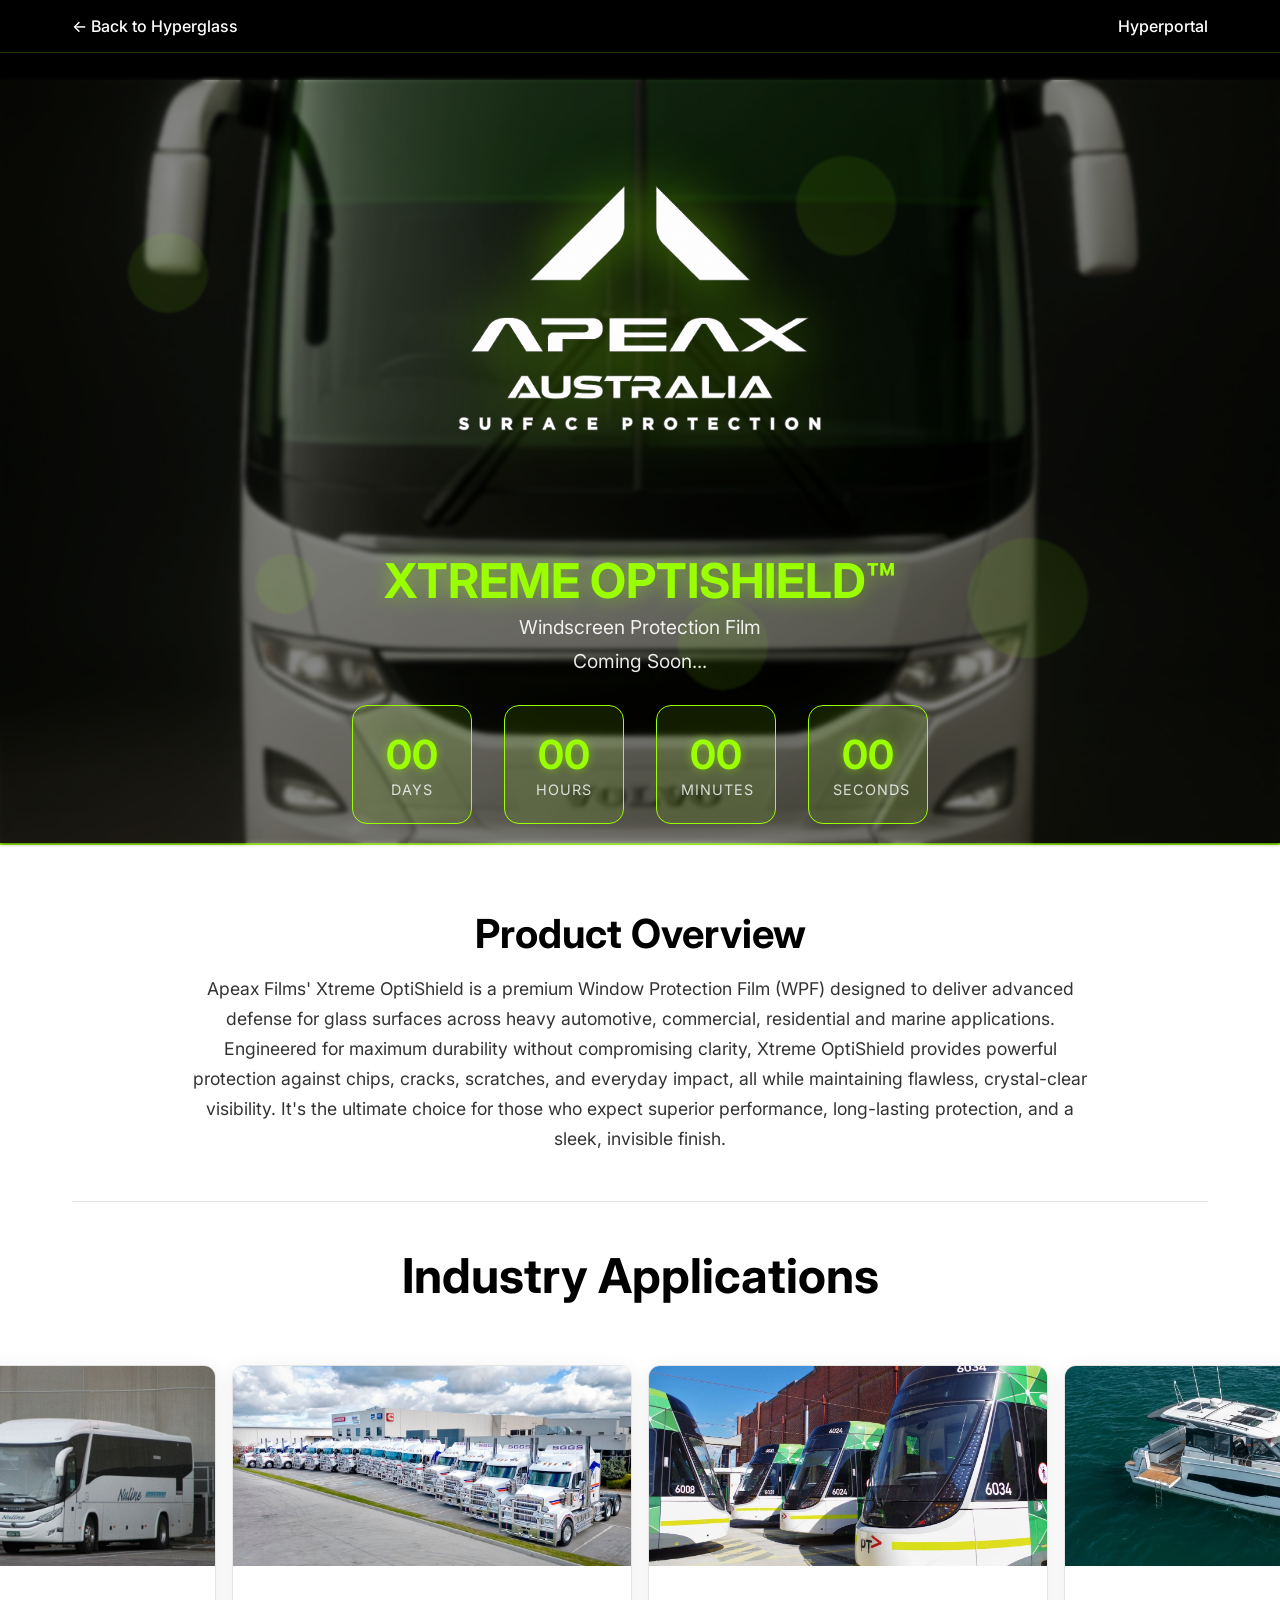
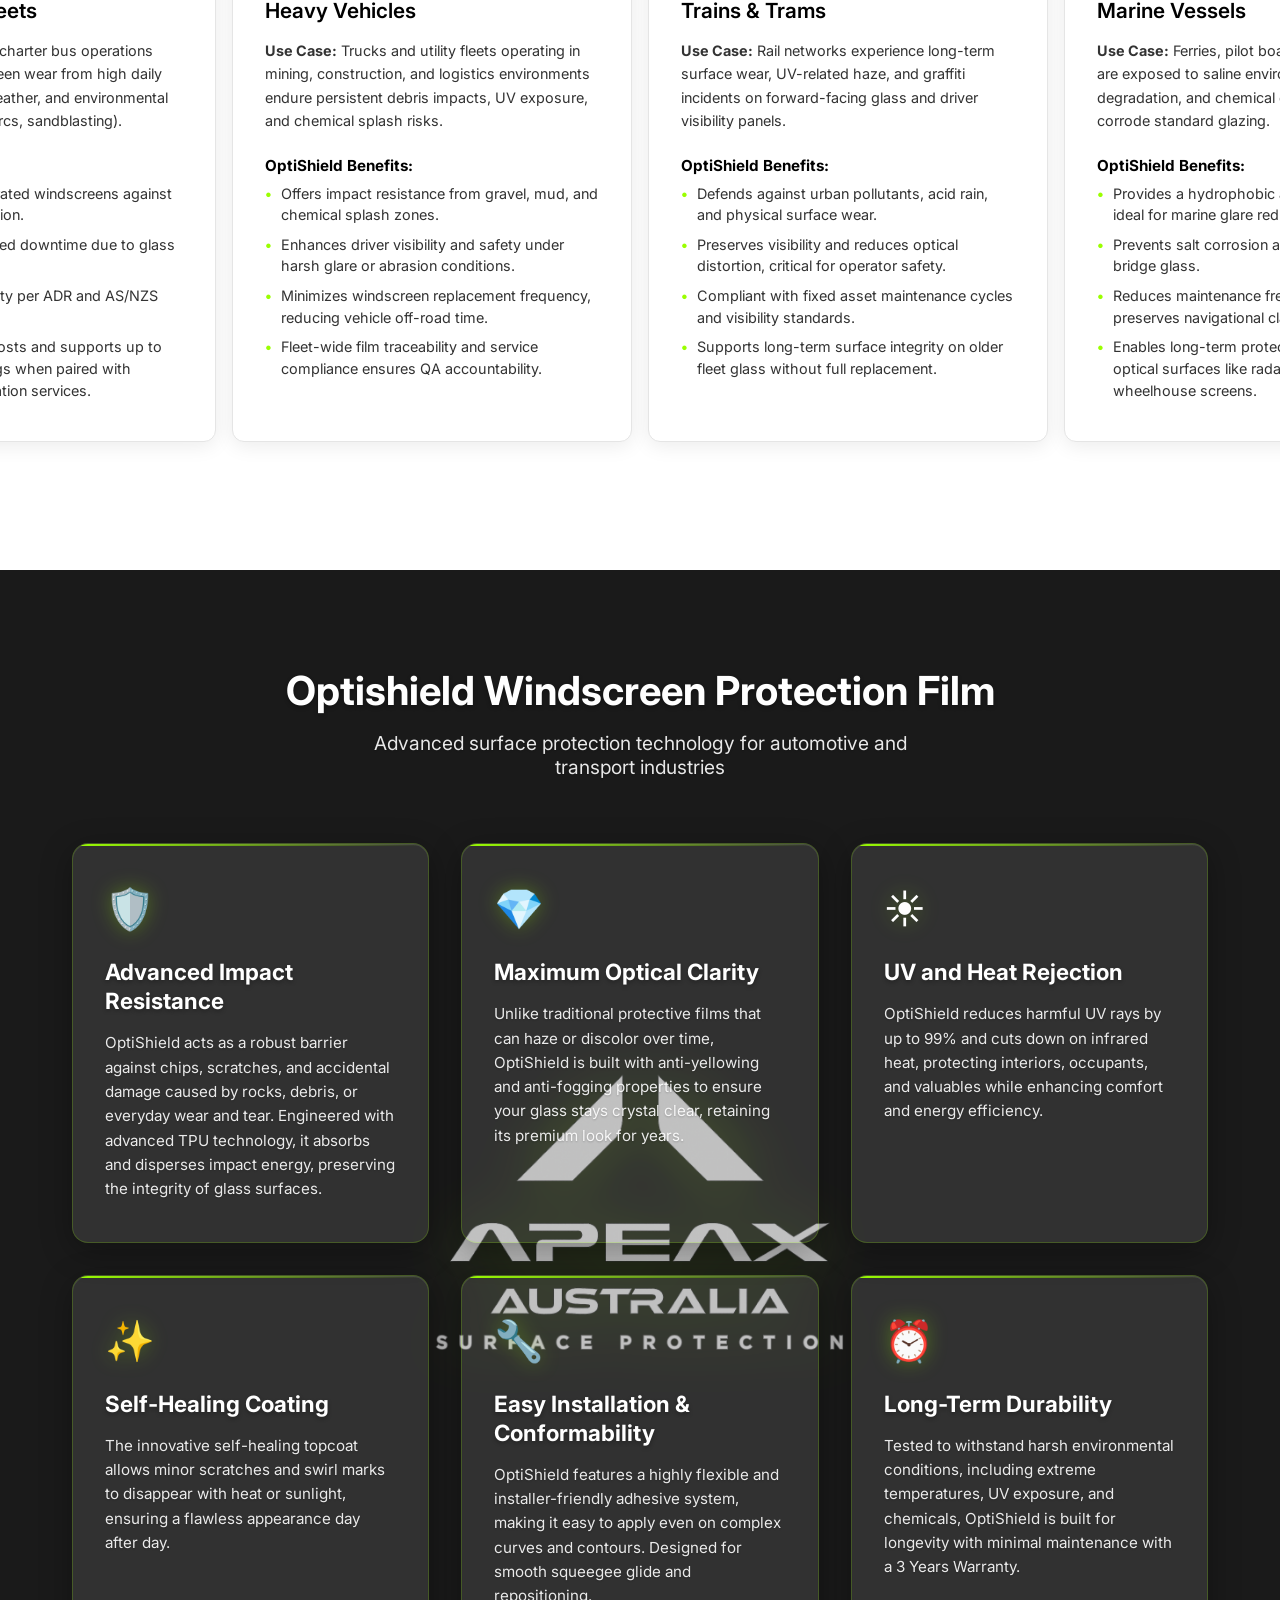
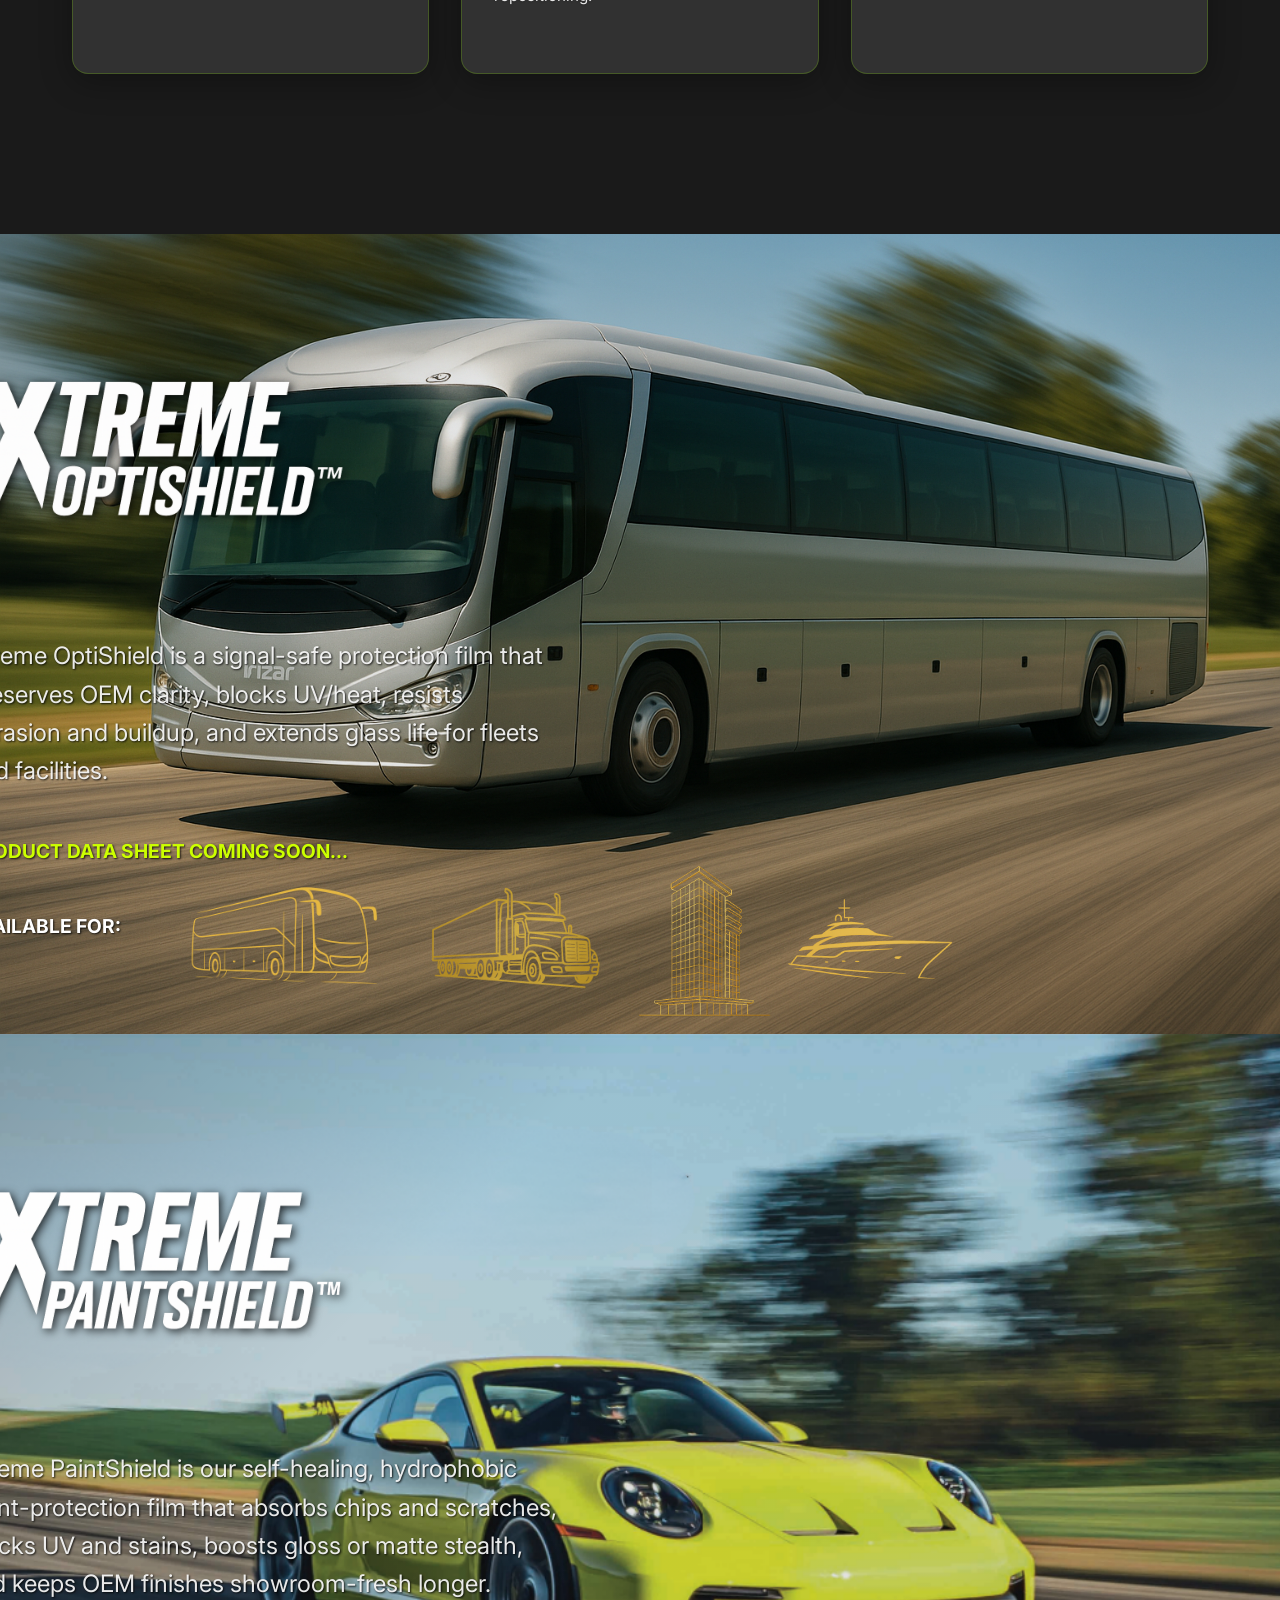
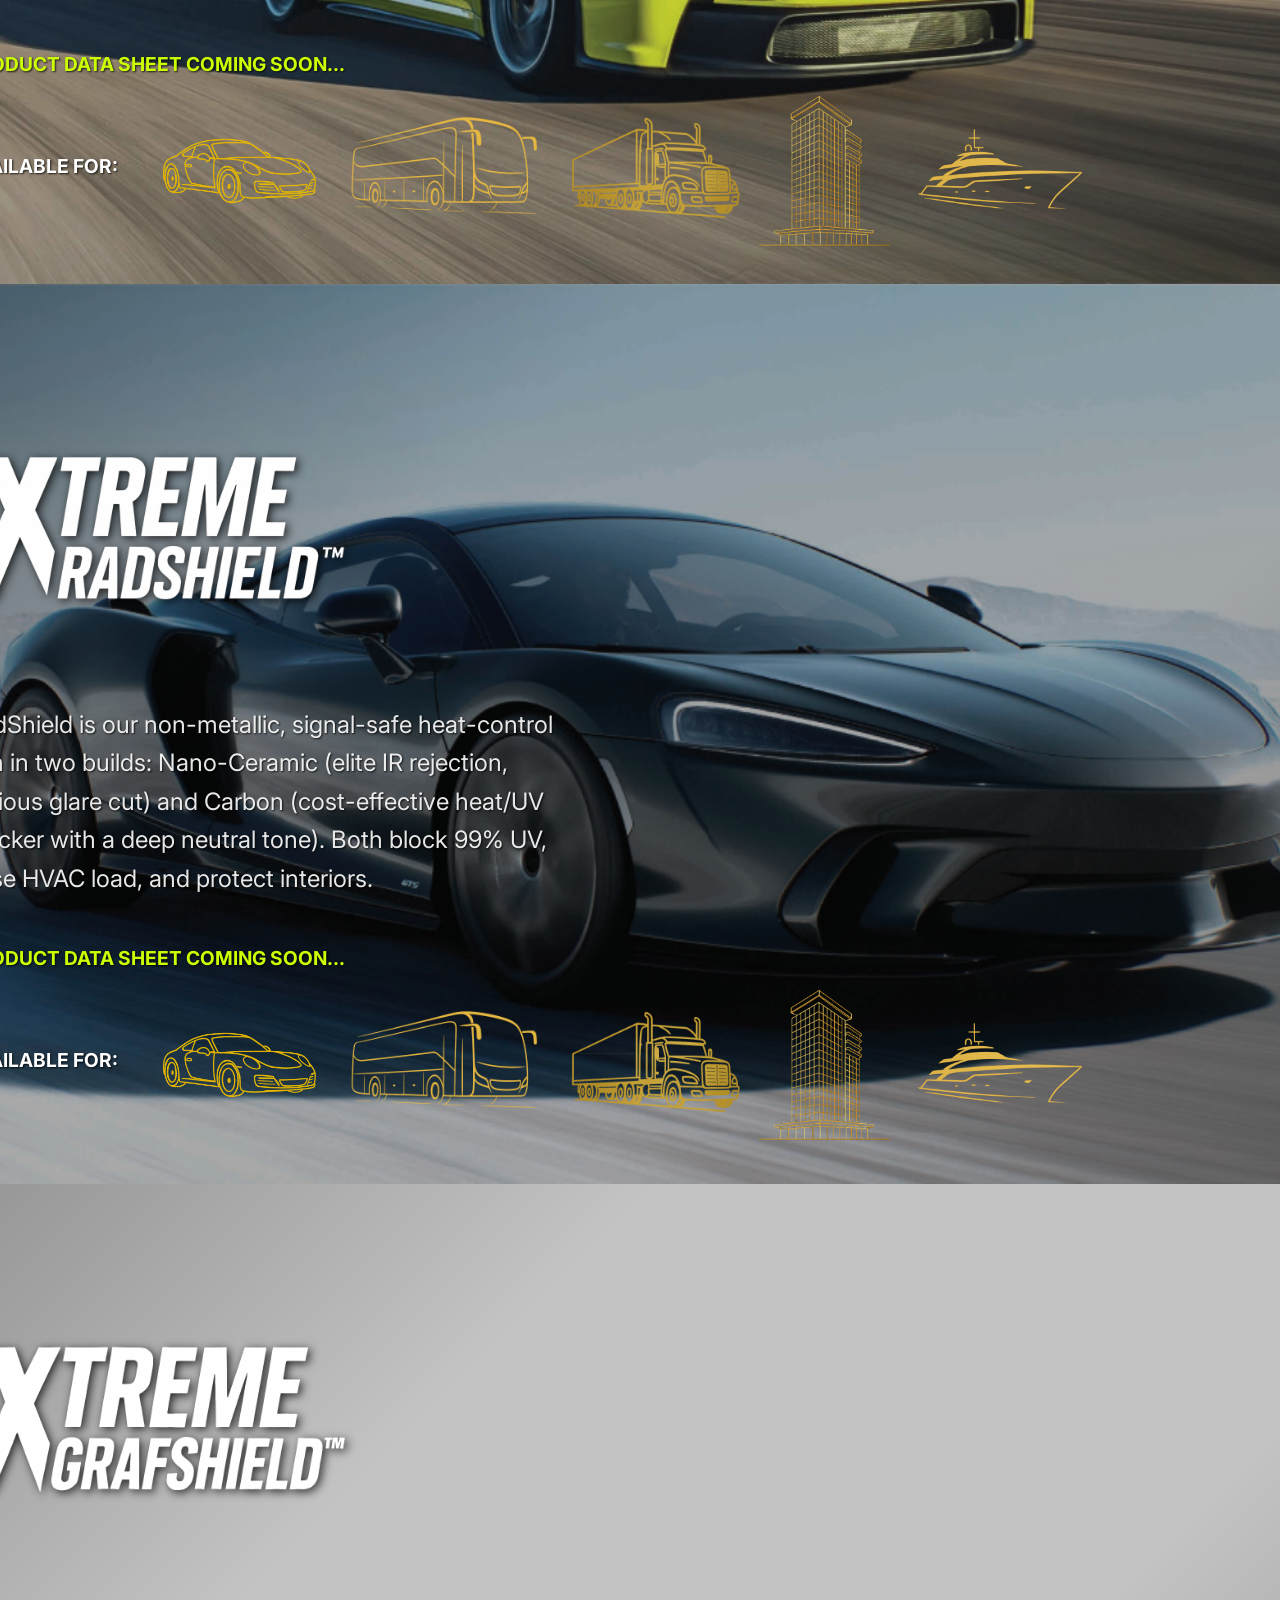
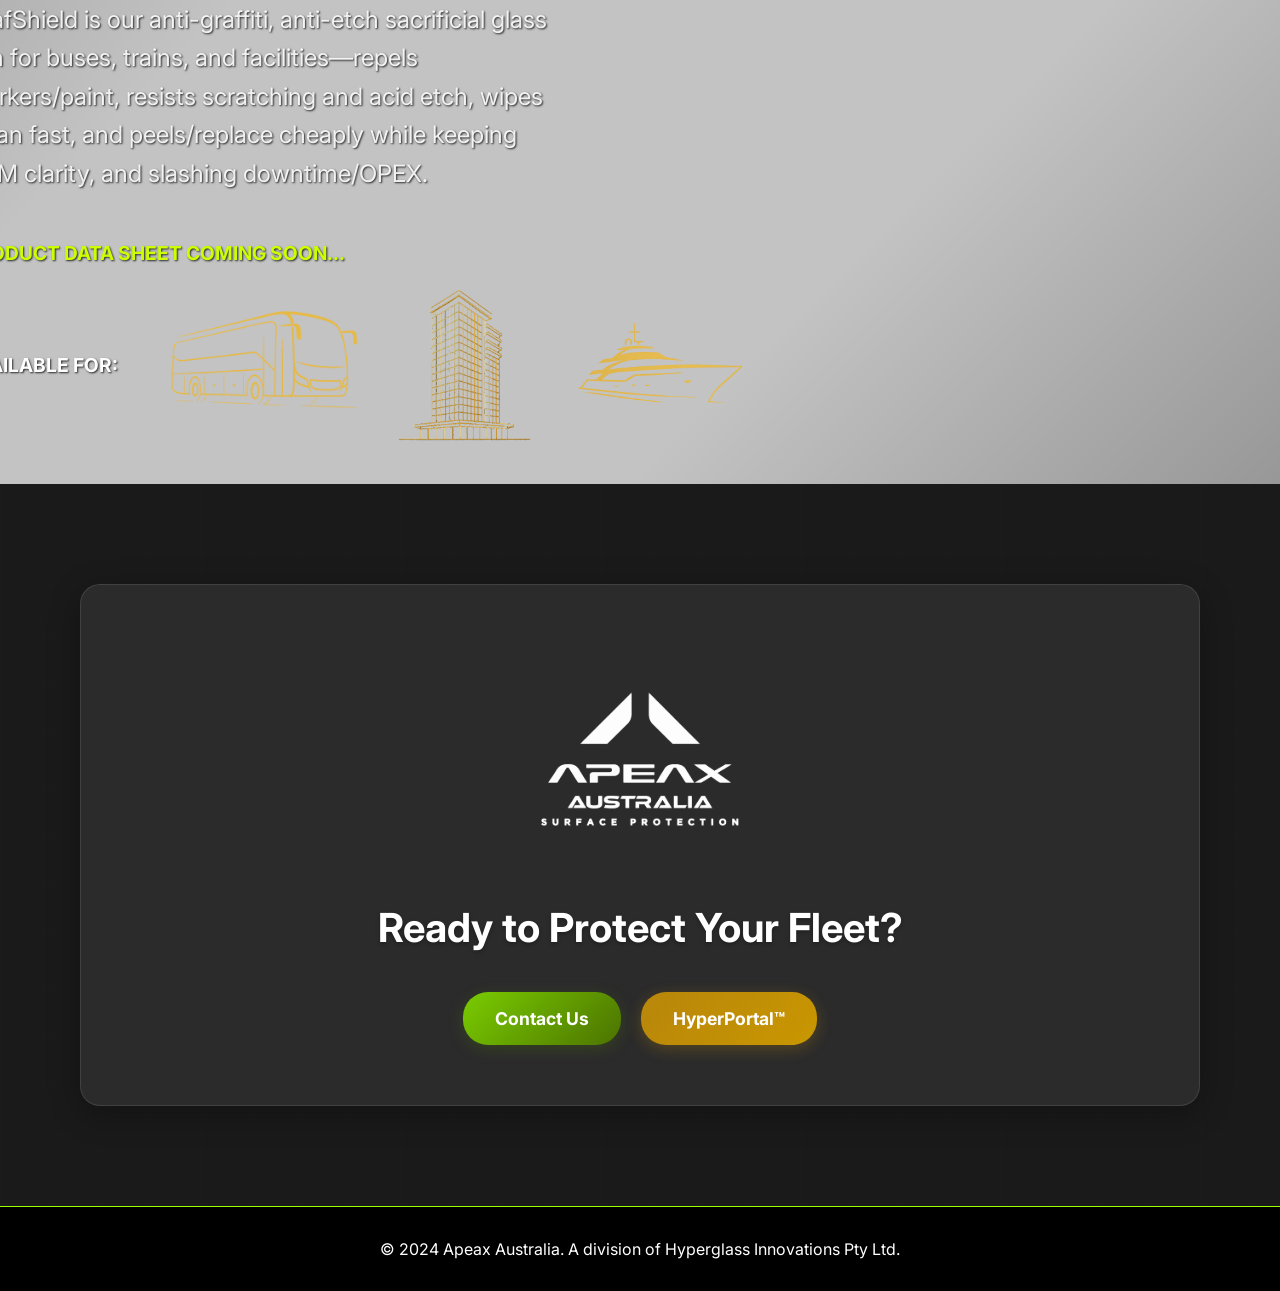
==== public/apeax/index.html @ e581ded8 "Initial Commit" ====
<!DOCTYPE html>
<html lang="en">
<head>
    <meta charset="UTF-8">
    <meta name="viewport" content="width=device-width, initial-scale=1.0">
    <title>Apeax Australia - Coming Soon</title>
    <link rel="stylesheet" href="styles/apeax.css">
    <link href="https://fonts.googleapis.com/css2?family=Inter:wght@300;400;500;600;700&display=swap" rel="stylesheet">
</head>
<body>
    <!-- Navigation -->
    <nav class="apeax-nav">
        <div class="nav-container">
            <div class="nav-left">
                <a href="../index.html" class="back-link">← Back to Hyperglass</a>
            </div>
            <div class="nav-center">
            </div>
            <div class="nav-right">
                <a href="https://hyperportal.online" target="_blank" class="portal-link">Hyperportal</a>
            </div>
        </div>
    </nav>

    <!-- Hero Section - Takes up 75% of screen -->
    <section class="hero-section" style="background: url('images/B13 Volvo Optishield no logo.png') center center / cover no-repeat; min-height: 600px; position: relative;">
        <div class="hero-background" style="background: rgba(0,0,0,0.25); width: 100%; height: 100%; position: absolute; top: 0; left: 0; z-index: 1;">
            <div class="floating-shapes" style="position: relative; z-index: 2;">
                <div class="shape shape-1"></div>
                <div class="shape shape-2"></div>
                <div class="shape shape-3"></div>
                <div class="shape shape-4"></div>
                <div class="shape shape-5"></div>
            </div>
        </div>
        
        <div class="hero-content">
            <!-- Logo Section -->
            <div class="logo-section">
                <div class="logo-container">
                    <img src="images/apeax-logo.png" alt="Apeax Australia Surface Protection" class="apeax-logo-img">
                </div>
            </div>

            <!-- Coming Soon Section -->
            <div class="coming-soon-section">
                <h2 class="coming-soon-title" style="margin-bottom: 5px;">XTREME OPTISHIELD™</h2>
                <p class="coming-soon-subtitle" style="margin-bottom: 10px;">Windscreen Protection Film</p>
                <p class="coming-soon-subtitle">Coming Soon...</p>
                
                <!-- Countdown Timer -->
                <div class="countdown-container">
                    <div class="countdown-item">
                        <span class="countdown-number" id="days">00</span>
                        <span class="countdown-label">Days</span>
                    </div>
                    <div class="countdown-item">
                        <span class="countdown-number" id="hours">00</span>
                        <span class="countdown-label">Hours</span>
                    </div>
                    <div class="countdown-item">
                        <span class="countdown-number" id="minutes">00</span>
                        <span class="countdown-label">Minutes</span>
                    </div>
                    <div class="countdown-item">
                        <span class="countdown-number" id="seconds">00</span>
                        <span class="countdown-label">Seconds</span>
                    </div>
                </div>
            </div>
        </div>
    </section>

    <!-- Content Section - Bottom 10% and scrollable -->
    <section class="content-section">
        <div class="content-wrapper">
            <!-- Product Overview Section -->
            <div class="product-overview-section">
                <h2 class="section-title">Product Overview</h2>
                <p class="overview-description">Apeax Films' Xtreme OptiShield is a premium Window Protection Film (WPF) designed to deliver advanced defense for glass surfaces across heavy automotive, commercial, residential and marine applications. Engineered for maximum durability without compromising clarity, Xtreme OptiShield provides powerful protection against chips, cracks, scratches, and everyday impact, all while maintaining flawless, crystal-clear visibility. It's the ultimate choice for those who expect superior performance, long-lasting protection, and a sleek, invisible finish.</p>
            </div>

            <!-- Industry Applications -->
            <div class="industry-section" style="margin-top: -20px;">
                <h3 class="industry-title" style="font-size: 3em; margin-bottom: 60px;">Industry Applications</h3>
                <div class="industry-grid">
                    <div class="industry-item">
                        <div class="industry-image">
                            <img src="images/bus-coach-fleet.jpg" alt="Bus & Coach Fleets">
                        </div>
                        <div class="industry-content">
                            <h4 class="industry-name">Bus & Coach Fleets</h4>
                            <div class="use-case">
                                <p><strong>Use Case:</strong> Public and charter bus operations face frequent windscreen wear from high daily kilometers, variable weather, and environmental abrasion (e.g., wiper arcs, sandblasting).</p>
                            </div>
                            <div class="benefits">
                                <p><strong>OptiShield Benefits:</strong></p>
                                <ul>
                                    <li>Shields ADAS-calibrated windscreens against premature degradation.</li>
                                    <li>Reduces unscheduled downtime due to glass damage.</li>
                                    <li>Ensures optical clarity per ADR and AS/NZS standards.</li>
                                    <li>Cuts replacement costs and supports up to 60% lifecycle savings when paired with HyperGlass remediation services.</li>
                                </ul>
                            </div>
                        </div>
                    </div>
                    <div class="industry-item">
                        <div class="industry-image">
                            <img src="images/heavy-vehicles.jpeg" alt="Heavy Vehicles">
                        </div>
                        <div class="industry-content">
                            <h4 class="industry-name">Heavy Vehicles</h4>
                            <div class="use-case">
                                <p><strong>Use Case:</strong> Trucks and utility fleets operating in mining, construction, and logistics environments endure persistent debris impacts, UV exposure, and chemical splash risks.</p>
                            </div>
                            <div class="benefits">
                                <p><strong>OptiShield Benefits:</strong></p>
                                <ul>
                                    <li>Offers impact resistance from gravel, mud, and chemical splash zones.</li>
                                    <li>Enhances driver visibility and safety under harsh glare or abrasion conditions.</li>
                                    <li>Minimizes windscreen replacement frequency, reducing vehicle off-road time.</li>
                                    <li>Fleet-wide film traceability and service compliance ensures QA accountability.</li>
                                </ul>
                            </div>
                        </div>
                    </div>
                    <div class="industry-item">
                        <div class="industry-image">
                            <img src="images/trains-trams.jpg" alt="Trains & Trams">
                        </div>
                        <div class="industry-content">
                            <h4 class="industry-name">Trains & Trams</h4>
                            <div class="use-case">
                                <p><strong>Use Case:</strong> Rail networks experience long-term surface wear, UV-related haze, and graffiti incidents on forward-facing glass and driver visibility panels.</p>
                            </div>
                            <div class="benefits">
                                <p><strong>OptiShield Benefits:</strong></p>
                                <ul>
                                    <li>Defends against urban pollutants, acid rain, and physical surface wear.</li>
                                    <li>Preserves visibility and reduces optical distortion, critical for operator safety.</li>
                                    <li>Compliant with fixed asset maintenance cycles and visibility standards.</li>
                                    <li>Supports long-term surface integrity on older fleet glass without full replacement.</li>
                                </ul>
                            </div>
                        </div>
                    </div>
                    <div class="industry-item">
                        <div class="industry-image">
                            <img src="images/marine.png" alt="Marine Vessels">
                        </div>
                        <div class="industry-content">
                            <h4 class="industry-name">Marine Vessels</h4>
                            <div class="use-case">
                                <p><strong>Use Case:</strong> Ferries, pilot boats, and patrol craft are exposed to saline environments, UV degradation, and chemical cleaning cycles that corrode standard glazing.</p>
                            </div>
                            <div class="benefits">
                                <p><strong>OptiShield Benefits:</strong></p>
                                <ul>
                                    <li>Provides a hydrophobic and UV-resistant layer ideal for marine glare reduction.</li>
                                    <li>Prevents salt corrosion and microetching of bridge glass.</li>
                                    <li>Reduces maintenance frequency and preserves navigational clarity.</li>
                                    <li>Enables long-term protection of specialty optical surfaces like radar domes and wheelhouse screens.</li>
                                </ul>
                            </div>
                        </div>
                    </div>
                </div>
            </div>
        </div>
    </section>

    <!-- Features Section with Glassmorphism Background -->
    <section class="features-section">
        <div class="content-wrapper">
            <!-- Product Focus Header -->
            <div class="features-header">
                <h2 class="features-title">Optishield Windscreen Protection Film</h2>
                <p class="features-subtitle">Advanced surface protection technology for automotive and transport industries</p>
            </div>

            <div class="features-preview">
                <div class="feature-card">
                    <div class="feature-icon">🛡️</div>
                    <h3>Advanced Impact Resistance</h3>
                    <p>OptiShield acts as a robust barrier against chips, scratches, and accidental damage caused by rocks, debris, or everyday wear and tear. Engineered with advanced TPU technology, it absorbs and disperses impact energy, preserving the integrity of glass surfaces.</p>
                </div>
                <div class="feature-card">
                    <div class="feature-icon">💎</div>
                    <h3>Maximum Optical Clarity</h3>
                    <p>Unlike traditional protective films that can haze or discolor over time, OptiShield is built with anti-yellowing and anti-fogging properties to ensure your glass stays crystal clear, retaining its premium look for years.</p>
                </div>
                <div class="feature-card">
                    <div class="feature-icon">☀️</div>
                    <h3>UV and Heat Rejection</h3>
                    <p>OptiShield reduces harmful UV rays by up to 99% and cuts down on infrared heat, protecting interiors, occupants, and valuables while enhancing comfort and energy efficiency.</p>
                </div>
                <div class="feature-card">
                    <div class="feature-icon">✨</div>
                    <h3>Self-Healing Coating</h3>
                    <p>The innovative self-healing topcoat allows minor scratches and swirl marks to disappear with heat or sunlight, ensuring a flawless appearance day after day.</p>
                </div>
                <div class="feature-card">
                    <div class="feature-icon">🔧</div>
                    <h3>Easy Installation & Conformability</h3>
                    <p>OptiShield features a highly flexible and installer-friendly adhesive system, making it easy to apply even on complex curves and contours. Designed for smooth squeegee glide and repositioning.</p>
                </div>
                <div class="feature-card">
                    <div class="feature-icon">⏰</div>
                    <h3>Long-Term Durability</h3>
                    <p>Tested to withstand harsh environmental conditions, including extreme temperatures, UV exposure, and chemicals, OptiShield is built for longevity with minimal maintenance with a 3 Years Warranty.</p>
                </div>
            </div>
        </div>
    </section>

    <!-- Remaining Content Section -->
    <section class="content-section" style="padding: 0; margin: 0;">
        <!-- Product Line Hero Banner Section - OUTSIDE wrapper for full width -->
        <section style="position: relative; height: 800px; background-color: #000; background-image: url('images/busrollingoptishield.png'); background-size: cover; background-position: center 30%; background-attachment: scroll; background-repeat: no-repeat; display: flex; align-items: center; justify-content: center; overflow: hidden; width: 100vw; margin-left: calc(-50vw + 50%);">
            
            <!-- Light vignette overlay -->
            <div style="position: absolute; top: 0; left: 0; right: 0; bottom: 0; background: linear-gradient(135deg, rgba(0,0,0,0.3) 0%, rgba(0,0,0,0.1) 30%, rgba(0,0,0,0.1) 70%, rgba(0,0,0,0.3) 100%); z-index: 1;"></div>

            <!-- Content container -->
            <div style="position: relative; z-index: 2; text-align: left; color: white; max-width: 1200px; padding: 0; width: 100%; display: flex; align-items: center; justify-content: flex-start;">
                <div style="max-width: 600px; margin-left: -80px; padding-left: 8px;">
                    <div style="margin-bottom: 20px; overflow: hidden;">
                        <img src="images/xtremeoptishield_white_transparent.png" alt="XTREME OPTISHIELD" style="height: 350px; width: auto; display: block; filter: drop-shadow(2px 2px 4px rgba(0,0,0,0.8)); object-fit: contain; margin: -30px; padding: 0; transform: scale(1.2); transform-origin: left center;">
                    </div>
                    <p style="font-size: 1.5rem; line-height: 1.6; margin-bottom: 30px; text-shadow: 1px 1px 2px rgba(0,0,0,0.8); color: rgba(255,255,255,0.9);">
                        Xtreme OptiShield is a signal-safe protection film that preserves OEM clarity, blocks UV/heat, resists abrasion and buildup, and extends glass life for fleets and facilities.
                    </p>
                    <div style="margin-bottom: 40px;">
                        <span style="font-weight: bold; color: #CCFF00; font-size: 1.2rem; text-shadow: 1px 1px 2px rgba(0,0,0,0.8); display: inline-block; padding: 18px 0;">PRODUCT DATA SHEET COMING SOON...</span>
                    </div>
                    <!-- Available For section -->
                    <div style="margin-top: 60px; display: flex; align-items: center; gap: 40px; position: relative;">
                        <span style="font-size: 1.2rem; font-weight: bold; color: white; text-shadow: 1px 1px 2px rgba(0,0,0,0.8); min-width: 180px; margin-top: -30px; display: inline-block;">AVAILABLE FOR:</span>
                        <span style="position: relative; width: 0; height: 0;">
                            <img src="images/Coach bus_gold_transparent.png" alt="Coach Bus Gold" style="height: 13.5em; position: absolute; left: -10px; top: 50%; transform: translateY(-50%);">
                            <img src="images/Golden Truck Icon.png" alt="Golden Truck Icon" style="height: calc(7em + 90px); width: auto; position: absolute; left: 230px; top: 50%; transform: translateY(-50%);">
                            <img src="images/Highrise_transparent_RGBA_cropped.png" alt="Highrise Golden Logo" style="height: calc(7em + 40px); width: auto; position: absolute; left: 450px; top: 50%; transform: translateY(-50%);">
                            <img src="images/Gold Boat Icon.png" alt="Gold Boat Icon" style="height: 10.5em; width: auto; position: absolute; left: 560px; top: 50%; transform: translateY(-50%);">
                        </span>
                    </div>
                </div>
            </div>

            <style>
            button:hover {
                background: rgba(204, 255, 0, 0.1);
                box-shadow: 0 4px 15px rgba(204, 255, 0, 0.3);
                transform: translateY(-2px);
            }
            </style>
            </div>
        </section>

        <!-- Product Line Hero Banner Section - PaintShield -->
    <section style="position: relative; height: 850px; background-image: url('images/porschepaintshield.png'); background-size: cover; background-position: center; background-attachment: scroll; background-repeat: no-repeat; display: flex; align-items: center; justify-content: center; overflow: visible; width: 100vw; margin-left: calc(-50vw + 50%); padding-left: 10px;">
            
            <!-- Light vignette overlay -->
            <div style="position: absolute; top: 0; left: 0; right: 0; bottom: 0; background: linear-gradient(135deg, rgba(0,0,0,0.3) 0%, rgba(0,0,0,0.1) 30%, rgba(0,0,0,0.1) 70%, rgba(0,0,0,0.3) 100%); z-index: 1;"></div>
            
            <!-- Content container -->
            <div style="position: relative; z-index: 2; text-align: left; color: white; max-width: 1200px; padding: 0; width: 100%; display: flex; align-items: center; justify-content: flex-start;">
                <div style="max-width: 600px; margin-left: -80px;">
                    <div style="margin-bottom: 20px; overflow: visible; padding-left: 4px;">
                        <img src="images/xtremepaintshield_white_transparent.png" alt="XTREME PAINTSHIELD" style="height: 350px; width: auto; display: block; filter: drop-shadow(2px 2px 4px rgba(0,0,0,0.8)); object-fit: contain; margin: -30px; padding: 0; transform: scale(1.2); transform-origin: left center;">
                    </div>
                    <p style="font-size: 1.5rem; line-height: 1.6; margin-bottom: 30px; text-shadow: 1px 1px 2px rgba(0,0,0,0.8); color: rgba(255,255,255,0.9);">
                        Xtreme PaintShield is our self-healing, hydrophobic paint-protection film that absorbs chips and scratches, blocks UV and stains, boosts gloss or matte stealth, and keeps OEM finishes showroom-fresh longer.
                    </p>
                    
                    <!-- See More button -->
                    <div style="margin-bottom: 40px;">
                        <span style="font-weight: bold; color: #CCFF00; font-size: 1.2rem; text-shadow: 1px 1px 2px rgba(0,0,0,0.8); display: inline-block; padding: 18px 0;">PRODUCT DATA SHEET COMING SOON...</span>
                    </div>
                    
                    <!-- Available For section -->
                    <div style="margin-top: 70px; display: flex; align-items: center; gap: 40px;">
                        <span style="font-size: 1.2rem; font-weight: bold; color: white; text-shadow: 1px 1px 2px rgba(0,0,0,0.8); margin-top: -10px; display: inline-block;">AVAILABLE FOR:</span>
                        <span style="position: relative; width: 0; height: 0;">
                            <img src="images/porsche gold icon.png" alt="Gold Porsche Icon" style="height: 8.5em; width: auto; position: absolute; left: -20px; top: 50%; transform: translateY(-50%); filter: brightness(0.9);">
                            <img src="images/Coach bus_gold_transparent.png" alt="Coach Bus Gold" style="height: 13.5em; position: absolute; left: 180px; top: 50%; transform: translateY(-50%);">
                            <img src="images/Golden Truck Icon.png" alt="Golden Truck Icon" style="height: calc(7em + 90px); width: auto; position: absolute; left: 400px; top: 50%; transform: translateY(-50%);">
                            <img src="images/Highrise_transparent_RGBA_cropped.png" alt="Highrise Golden Logo" style="height: calc(7em + 40px); width: auto; position: absolute; left: 600px; top: 50%; transform: translateY(-50%);">
                            <img src="images/Gold Boat Icon.png" alt="Gold Boat Icon" style="height: 10.5em; width: auto; position: absolute; left: 720px; top: 50%; transform: translateY(-50%);">
                        </span>
                    </div>
                </div>
            </div>
                
                <style>
                button:hover {
                    background: rgba(204, 255, 0, 0.1);
                    box-shadow: 0 4px 15px rgba(204, 255, 0, 0.3);
                    transform: translateY(-2px);
                }
                </style>
            </div>
        </section>

        <!-- Product Line Hero Banner Section - RadShield -->
    <section style="position: relative; height: 900px; background-image: url('../images/675apeaxwindowtintimage.png'); background-size: cover; background-position: center; background-attachment: scroll; background-repeat: no-repeat; display: flex; align-items: center; justify-content: center; overflow: visible; width: 100vw; margin-left: calc(-50vw + 50%); padding-left: 10px;">
            <div style="position: absolute; top: 0; left: 0; right: 0; bottom: 0; z-index: 0; pointer-events: none; background: rgba(0,0,0,0.22);"></div>
            
            <!-- Light vignette overlay -->
            <div style="position: absolute; top: 0; left: 0; right: 0; bottom: 0; background: linear-gradient(135deg, rgba(0,0,0,0.36) 0%, rgba(0,0,0,0.14) 30%, rgba(0,0,0,0.14) 70%, rgba(0,0,0,0.36) 100%); z-index: 1;"></div>
            
            <!-- Content container -->
            <div style="position: relative; z-index: 2; text-align: left; color: white; max-width: 1200px; padding: 0; width: 100%; display: flex; align-items: center; justify-content: flex-start;">
                <div style="max-width: 600px; margin-left: -80px;">
                    <div style="margin-bottom: 20px; overflow: visible; padding-left: 4px;">
                        <img src="images/xtremeradshield_white_transparent.png" alt="XTREME RADSHIELD" style="height: 350px; width: auto; display: block; filter: drop-shadow(2px 2px 4px rgba(0,0,0,0.8)); object-fit: contain; margin: -30px; padding: 0; transform: scale(1.2); transform-origin: left center;">
                    </div>
                    <p style="font-size: 1.5rem; line-height: 1.6; margin-bottom: 30px; text-shadow: 1px 1px 2px rgba(0,0,0,0.8); color: rgba(255,255,255,0.9);">
                        RadShield is our non-metallic, signal-safe heat-control film in two builds: Nano-Ceramic (elite IR rejection, serious glare cut) and Carbon (cost-effective heat/UV blocker with a deep neutral tone). Both block 99% UV, ease HVAC load, and protect interiors.
                    </p>
                    
                    <!-- See More button -->
                    <div style="margin-bottom: 40px;">
                        <span style="font-weight: bold; color: #CCFF00; font-size: 1.2rem; text-shadow: 1px 1px 2px rgba(0,0,0,0.8); display: inline-block; padding: 18px 0;">PRODUCT DATA SHEET COMING SOON...</span>
                    </div>
                    
                    <!-- Available For section -->
                    <div style="margin-top: 70px; display: flex; align-items: center; gap: 40px;">
                        <span style="font-size: 1.2rem; font-weight: bold; color: white; text-shadow: 1px 1px 2px rgba(0,0,0,0.8); margin-top: -10px; display: inline-block;">AVAILABLE FOR:</span>
                        <span style="position: relative; width: 0; height: 0;">
                            <img src="images/porsche gold icon.png" alt="Gold Porsche Icon" style="height: 8.5em; width: auto; position: absolute; left: -20px; top: 50%; transform: translateY(-50%); filter: brightness(0.9);">
                            <img src="images/Coach bus_gold_transparent.png" alt="Coach Bus Gold" style="height: 13.5em; position: absolute; left: 180px; top: 50%; transform: translateY(-50%);">
                            <img src="images/Golden Truck Icon.png" alt="Golden Truck Icon" style="height: calc(7em + 90px); width: auto; position: absolute; left: 400px; top: 50%; transform: translateY(-50%);">
                            <img src="images/Highrise_transparent_RGBA_cropped.png" alt="Highrise Golden Logo" style="height: calc(7em + 40px); width: auto; position: absolute; left: 600px; top: 50%; transform: translateY(-50%);">
                            <img src="images/Gold Boat Icon.png" alt="Gold Boat Icon" style="height: 10.5em; width: auto; position: absolute; left: 720px; top: 50%; transform: translateY(-50%);">
                        </span>
                    </div>
                </div>
            </div>
                
                <style>
                button:hover {
                    background: rgba(204, 255, 0, 0.1);
                    box-shadow: 0 4px 15px rgba(204, 255, 0, 0.3);
                    transform: translateY(-2px);
                }
                </style>
            </div>
        </section>

        <!-- Product Line Hero Banner Section - GrafShield -->
    <section style="position: relative; height: 900px; background-image: url('images/scratched-glass.png'); background-size: cover; background-position: center; background-attachment: scroll; background-repeat: no-repeat; display: flex; align-items: center; justify-content: center; overflow: visible; width: 100vw; margin-left: calc(-50vw + 50%); padding-left: 10px;">
            <div style="position: absolute; top: 0; left: 0; right: 0; bottom: 0; z-index: 0; pointer-events: none; background: rgba(0,0,0,0.15);"></div>
            
            <!-- Light vignette overlay -->
            <div style="position: absolute; top: 0; left: 0; right: 0; bottom: 0; background: linear-gradient(135deg, rgba(0,0,0,0.3) 0%, rgba(0,0,0,0.1) 30%, rgba(0,0,0,0.1) 70%, rgba(0,0,0,0.3) 100%); z-index: 1;"></div>
            
            <!-- Content container -->
            <div style="position: relative; z-index: 2; text-align: left; color: white; max-width: 1200px; padding: 0; width: 100%; display: flex; align-items: center; justify-content: flex-start;">
                <div style="max-width: 600px; margin-left: -80px;">
                    <div style="margin-bottom: 20px; overflow: visible; padding-left: 4px;">
                        <img src="images/xtremegrafshield_white_transparent.png" alt="XTREME GRAFSHIELD" style="height: 350px; width: auto; display: block; filter: drop-shadow(2px 2px 4px rgba(0,0,0,0.8)); object-fit: contain; margin: -30px; padding: 0; transform: scale(1.2); transform-origin: left center;">
                    </div>
                    <p style="font-size: 1.5rem; line-height: 1.6; margin-bottom: 30px; text-shadow: 1px 1px 2px rgba(0,0,0,0.8); color: rgba(255,255,255,0.9);">
                        GrafShield is our anti-graffiti, anti-etch sacrificial glass film for buses, trains, and facilities—repels markers/paint, resists scratching and acid etch, wipes clean fast, and peels/replace cheaply while keeping OEM clarity, and slashing downtime/OPEX.
                    </p>
                    
                    <!-- See More button -->
                    <div style="margin-bottom: 40px;">
                        <span style="font-weight: bold; color: #CCFF00; font-size: 1.2rem; text-shadow: 1px 1px 2px rgba(0,0,0,0.8); display: inline-block; padding: 18px 0;">PRODUCT DATA SHEET COMING SOON...</span>
                    </div>
                    
                    <!-- Available For section -->
                    <div style="margin-top: 70px; display: flex; align-items: center; gap: 40px;">
                        <span style="font-size: 1.2rem; font-weight: bold; color: white; text-shadow: 1px 1px 2px rgba(0,0,0,0.8);">AVAILABLE FOR:</span>
                        <span style="position: relative; width: 0; height: 0;">
                            <img src="images/Coach bus_gold_transparent.png" alt="Coach Bus Gold" style="height: 13.5em; position: absolute; left: 0px; top: 50%; transform: translateY(-50%);">
                            <img src="images/Highrise_transparent_RGBA_cropped.png" alt="Highrise Golden Logo" style="height: calc(7em + 40px); width: auto; position: absolute; left: 240px; top: 50%; transform: translateY(-50%);">
                            <img src="images/Gold Boat Icon.png" alt="Gold Boat Icon" style="height: 10.5em; width: auto; position: absolute; left: 380px; top: 50%; transform: translateY(-50%);">
                        </span>
                    </div>
                </div>
            </div>
                
                <style>
                button:hover {
                    background: rgba(204, 255, 0, 0.1);
                    box-shadow: 0 4px 15px rgba(204, 255, 0, 0.3);
                    transform: translateY(-2px);
                }
                </style>
            </div>
        </section>

        <!-- CTA Contact & Hyperportal Section -->
        <section style="background: #1a1a1a; padding: 100px 0; position: relative; overflow: hidden;">
            <!-- Background Pattern -->
            <div style="position: absolute; top: 0; left: 0; width: 100%; height: 100%; pointer-events: none; opacity: 0.05;">
                <div style="position: absolute; top: 0; left: 0; width: 100%; height: 100%; background-image: linear-gradient(rgba(255,255,255,0.1) 1px, transparent 1px), linear-gradient(90deg, rgba(255,255,255,0.1) 1px, transparent 1px); background-size: 50px 50px;"></div>
            </div>
            <div style="max-width: 1200px; margin: 0 auto; padding: 0 40px; position: relative; z-index: 2;">
                <div style="background: rgba(255,255,255,0.08); backdrop-filter: blur(10px); padding: 60px; border-radius: 20px; box-shadow: 0 8px 32px rgba(0,0,0,0.3); border: 1px solid rgba(255,255,255,0.1); text-align: center; position: relative; overflow: hidden;">
                    <!-- HyperGlass Logo -->
                    <div style="margin-bottom: 40px;">
                        <img src="images/apeax-logo.png" alt="Apeax Australia Logo" style="height: 218px; filter: brightness(1.2); object-fit: contain; object-position: center; background: transparent; padding: 0; margin: 0; display: block; margin-left: auto; margin-right: auto;">
                    </div>
                    <h2 style="color: white; font-size: 2.5rem; font-weight: 700; margin-bottom: 40px; text-shadow: 0 2px 4px rgba(0,0,0,0.3);">Ready to Protect Your Fleet?</h2>
                    <div style="display: flex; gap: 20px; justify-content: center; flex-wrap: wrap;">
                        <a href="/contact.html" style="background: linear-gradient(135deg, #7ACC00, #4C7300); color: white !important; padding: 16px 32px; border-radius: 25px; text-decoration: none !important; font-weight: bold; font-size: 1.1rem; display: inline-flex; align-items: center; gap: 8px; transition: all 0.3s ease; box-shadow: 0 4px 15px rgba(76, 115, 0, 0.3); border: none;" onmouseover="this.style.transform='translateY(-2px)'; this.style.boxShadow='0 6px 20px rgba(76, 115, 0, 0.4)'" onmouseout="this.style.transform='translateY(0)'; this.style.boxShadow='0 4px 15px rgba(76, 115, 0, 0.3)'">
                            Contact Us
                        </a>
                        <a href="https://hyperportal.online" target="_blank" style="background: linear-gradient(135deg, #B8860B, #C99700); color: white !important; padding: 16px 32px; border-radius: 25px; text-decoration: none !important; font-weight: bold; font-size: 1.1rem; display: inline-flex; align-items: center; gap: 8px; transition: all 0.3s ease; box-shadow: 0 4px 15px rgba(184, 134, 11, 0.3); border: none;" onmouseover="this.style.transform='translateY(-2px)'; this.style.boxShadow='0 6px 20px rgba(184, 134, 11, 0.4)'" onmouseout="this.style.transform='translateY(0)'; this.style.boxShadow='0 4px 15px rgba(184, 134, 11, 0.3)'">
                            HyperPortal™
                        </a>
                    </div>
                </div>
            </div>
        </section>
    </section>

    <!-- Footer -->
    <footer class="apeax-footer">
        <p>&copy; 2024 Apeax Australia. A division of Hyperglass Innovations Pty Ltd.</p>
    </footer>

    <script src="scripts/apeax.js"></script>
</body>
</html>
---- public/apeax/styles/apeax.css ----
/* Apeax Brand Colors */
:root {
    --apeax-lime-green: #9AFF00;  /* Apeax signature lime green */
    --apeax-dark-green: #7ACC00;  /* Darker shade of lime green */
    --apeax-black: #000000;       /* Pure black */
    --apeax-white: #FFFFFF;       /* Pure white */
    --apeax-dark-bg: #0A0A0A;     /* Very dark background */
    --apeax-gray: #333333;        /* Dark gray for text */
    --apeax-light-gray: #F5F5F5;  /* Light gray backgrounds */
}

* {
    margin: 0;
    padding: 0;
    box-sizing: border-box;
}

body {
    font-family: 'Inter', sans-serif;
    background-color: var(--apeax-black);
    color: var(--apeax-white);
    overflow-x: hidden;
}

/* Navigation */
.apeax-nav {
    position: fixed;
    top: 0;
    left: 0;
    right: 0;
    background: rgba(0, 0, 0, 0.95);
    backdrop-filter: blur(10px);
    z-index: 1000;
    padding: 1rem 0;
    border-bottom: 1px solid rgba(154, 255, 0, 0.2);
}

.nav-container {
    max-width: 1200px;
    margin: 0 auto;
    display: flex;
    justify-content: space-between;
    align-items: center;
    padding: 0 2rem;
}

.back-link, .portal-link {
    color: var(--apeax-white);
    text-decoration: none;
    font-weight: 500;
    transition: color 0.3s ease;
}

.back-link:hover, .portal-link:hover {
    color: var(--apeax-lime-green);
}

/* Hero Section */
.hero-section {
    height: 85vh;
    position: relative;
    display: flex;
    align-items: center;
    justify-content: center;
        /* background removed to allow inline background-image to show */
    margin-top: 80px;
    border-bottom: 2px solid var(--apeax-lime-green);
}

.hero-section::before {
    content: '';
    position: absolute;
    top: 0;
    left: 0;
    right: 0;
    bottom: 0;
        content: '';
        position: absolute;
        top: 0;
        left: 0;
        right: 0;
        bottom: 0;
        z-index: 0;
        pointer-events: none;
        /* Overlay the hero-section background image with blur and brightness */
        background: inherit;
        filter: blur(8px) brightness(0.8);
        opacity: 1;
    filter: blur(2px) brightness(0.7);
    z-index: 1;
}

.hero-section::after {
    content: '';
    position: absolute;
    top: 0;
    left: 0;
    right: 0;
    bottom: 0;
        /* keep dark overlay if needed, but remove background image */
    backdrop-filter: blur(1px);
    z-index: 2;
}

.hero-background {
    position: absolute;
    top: 0;
    left: 0;
    right: 0;
    bottom: 0;
    overflow: hidden;
    z-index: 2;
}

.floating-shapes {
    position: absolute;
    width: 100%;
    height: 100%;
    z-index: 2;
}

.shape {
    position: absolute;
    border-radius: 50%;
    background: linear-gradient(45deg, var(--apeax-lime-green), var(--apeax-dark-green));
    opacity: 0.1;
    animation: float 6s ease-in-out infinite;
}

.shape-1 {
    width: 80px;
    height: 80px;
    top: 20%;
    left: 10%;
    animation-delay: 0s;
}

.shape-2 {
    width: 120px;
    height: 120px;
    top: 60%;
    right: 15%;
    animation-delay: 2s;
}

.shape-3 {
    width: 60px;
    height: 60px;
    bottom: 30%;
    left: 20%;
    animation-delay: 4s;
}

.shape-4 {
    width: 100px;
    height: 100px;
    top: 10%;
    right: 30%;
    animation-delay: 1s;
}

.shape-5 {
    width: 90px;
    height: 90px;
    bottom: 20%;
    right: 40%;
    animation-delay: 3s;
}

@keyframes float {
    0%, 100% { transform: translateY(0px) rotate(0deg); }
    50% { transform: translateY(-20px) rotate(180deg); }
}

.hero-content {
    text-align: center;
    z-index: 3;
    max-width: 800px;
    padding: 0 2rem;
    position: relative;
}

/* Logo Section */
.logo-section {
    margin-bottom: 3rem;
}

.logo-container {
    display: inline-block;
}

.apeax-logo-img {
    max-width: 400px;
    height: auto;
    filter: brightness(1.1) drop-shadow(0 0 30px rgba(154, 255, 0, 0.6));
    transition: filter 0.3s ease;
}

.apeax-logo-img:hover {
    filter: brightness(1.2) drop-shadow(0 0 40px rgba(154, 255, 0, 0.8)) drop-shadow(0 0 80px rgba(154, 255, 0, 0.5));
}

/* Coming Soon Section */
.coming-soon-section {
    text-align: center;
}

.coming-soon-title {
    font-size: 3rem;
    font-weight: 700;
    color: var(--apeax-lime-green);
    margin-bottom: 1rem;
    text-shadow: 0 0 20px rgba(154, 255, 0, 0.5);
}

.coming-soon-subtitle {
    font-size: 1.2rem;
    color: var(--apeax-white);
    margin-bottom: 2rem;
    opacity: 0.9;
}

/* Countdown Timer */
.countdown-container {
    display: flex;
    justify-content: center;
    gap: 2rem;
    flex-wrap: wrap;
}

.countdown-item {
    text-align: center;
    background: rgba(154, 255, 0, 0.1);
    padding: 1.5rem;
    border-radius: 15px;
    border: 1px solid var(--apeax-lime-green);
    min-width: 120px;
    width: 120px;
    flex-shrink: 0;
}

.countdown-number {
    display: block;
    font-size: 2.5rem;
    font-weight: 700;
    color: var(--apeax-lime-green);
    text-shadow: 0 0 10px rgba(154, 255, 0, 0.5);
}

.countdown-label {
    font-size: 0.9rem;
    color: var(--apeax-white);
    opacity: 0.8;
    text-transform: uppercase;
    letter-spacing: 1px;
}

/* Content Section */
.content-section {
    background: var(--apeax-white);
    color: var(--apeax-black);
    padding: 4rem 0;
    min-height: 25vh;
}

.content-wrapper {
    max-width: 1200px;
    margin: 0 auto;
    padding: 0 2rem;
}

/* Product Focus Section */
.product-focus-section {
    text-align: center;
    margin-bottom: 4rem;
}

.section-title {
    font-size: 2.5rem;
    font-weight: 700;
    color: var(--apeax-black);
    margin-bottom: 1rem;
}

.section-subtitle {
    font-size: 1.2rem;
    color: var(--apeax-gray);
    max-width: 600px;
    margin: 0 auto;
}

/* Product Overview Section */
.product-overview-section {
    text-align: center;
    margin-bottom: 4rem;
    padding-bottom: 3rem;
    border-bottom: 1px solid #E5E5E5;
}

.overview-description {
    font-size: 1.1rem;
    color: var(--apeax-gray);
    line-height: 1.7;
    max-width: 900px;
    margin: 0 auto;
}

/* Features Section with Flat Background and Logo */
.features-section {
    background: #1A1A1A;
    padding: 6rem 0;
    position: relative;
    overflow: hidden;
}

.features-section::before {
    content: '';
    position: absolute;
    top: 50%;
    left: 50%;
    transform: translate(-50%, -50%);
    width: 900px;
    height: 450px;
    background-image: url('../apeaxaussurfaceprotection.png');
    background-size: contain;
    background-repeat: no-repeat;
    background-position: center;
    opacity: 0.7;
    filter: drop-shadow(0 0 30px rgba(154, 255, 0, 0.3));
    z-index: 1;
    pointer-events: none;
}

.features-preview {
    display: grid;
    grid-template-columns: repeat(3, 1fr);
    grid-template-rows: repeat(2, 1fr);
    gap: 2rem;
    margin-bottom: 4rem;
    max-width: 1200px;
    margin-left: auto;
    margin-right: auto;
    position: relative;
    z-index: 2;
}

.feature-card {
    background: rgba(255, 255, 255, 0.1);
    border: 1px solid rgba(154, 255, 0, 0.2);
    padding: 2.5rem 2rem;
    border-radius: 16px;
    text-align: left;
    box-shadow: 
        0 8px 32px rgba(0, 0, 0, 0.3),
        inset 0 1px 0 rgba(255, 255, 255, 0.1);
    transition: all 0.3s ease;
    position: relative;
    overflow: hidden;
}

.feature-card::before {
    content: '';
    position: absolute;
    top: 0;
    left: 0;
    right: 0;
    height: 2px;
    background: linear-gradient(90deg, var(--apeax-lime-green), transparent);
}

.feature-card:hover {
    transform: translateY(-8px);
    background: rgba(255, 255, 255, 0.15);
    border-color: rgba(154, 255, 0, 0.4);
    box-shadow: 
        0 16px 40px rgba(0, 0, 0, 0.4),
        0 0 20px rgba(154, 255, 0, 0.2),
        inset 0 1px 0 rgba(255, 255, 255, 0.2);
}

.feature-icon {
    font-size: 2.5rem;
    margin-bottom: 1.5rem;
    display: block;
    filter: drop-shadow(0 0 10px rgba(154, 255, 0, 0.3));
}

.feature-card h3 {
    font-size: 1.4rem;
    font-weight: 700;
    color: var(--apeax-white);
    margin-bottom: 1rem;
    line-height: 1.3;
    text-shadow: 0 2px 4px rgba(0, 0, 0, 0.3);
}

.feature-card p {
    color: rgba(255, 255, 255, 0.9);
    line-height: 1.6;
    font-size: 0.95rem;
    margin: 0;
    text-shadow: 0 1px 2px rgba(0, 0, 0, 0.2);
}

/* Features Header within Glassmorphism Section */
.features-header {
    text-align: center;
    margin-bottom: 4rem;
}

.features-title {
    font-size: 2.5rem;
    font-weight: 700;
    color: var(--apeax-white);
    margin-bottom: 1rem;
    text-shadow: 0 2px 4px rgba(0, 0, 0, 0.3);
}

.features-subtitle {
    font-size: 1.2rem;
    color: rgba(255, 255, 255, 0.9);
    max-width: 600px;
    margin: 0 auto;
    text-shadow: 0 1px 2px rgba(0, 0, 0, 0.2);
}

@media (max-width: 768px) {
    .features-preview {
        grid-template-columns: repeat(2, 1fr);
        grid-template-rows: repeat(3, 1fr);
        gap: 1.5rem;
    }
    
    .feature-card {
        padding: 2rem 1.5rem;
    }
    
    .feature-card h3 {
        font-size: 1.2rem;
    }
}

@media (max-width: 480px) {
    .features-preview {
        grid-template-columns: 1fr;
        grid-template-rows: repeat(6, 1fr);
        gap: 1rem;
    }
    
    .feature-card {
        padding: 1.5rem;
    }
}

/* Industry Section */
.industry-section {
    margin-bottom: 4rem;
    display: flex;
    flex-direction: column;
    align-items: center;
}

.industry-grid {
    display: grid;
    grid-template-columns: repeat(4, 1fr);
    gap: 1rem;
    width: 100%;
    max-width: 1800px;
    margin: 0 auto;
    justify-content: center;
}

.industry-item {
    background: var(--apeax-white);
    border-radius: 12px;
    overflow: hidden;
    box-shadow: 0 4px 20px rgba(0, 0, 0, 0.08);
    transition: transform 0.3s ease, box-shadow 0.3s ease;
    border: 1px solid #E5E5E5;
    height: 100%;
    display: flex;
    flex-direction: column;
    min-width: 400px;
}

.industry-item:hover {
    transform: translateY(-5px);
    box-shadow: 0 8px 30px rgba(0, 0, 0, 0.12);
}

.industry-image {
    width: 100%;
    height: 200px;
    overflow: hidden;
    flex-shrink: 0;
}

.industry-image img {
    width: 100%;
    height: 100%;
    object-fit: cover;
    transition: transform 0.3s ease;
}

.industry-item:hover .industry-image img {
    transform: scale(1.05);
}

.industry-content {
    padding: 2rem;
    flex-grow: 1;
    display: flex;
    flex-direction: column;
}

.industry-name {
    font-size: 1.3rem;
    font-weight: 600;
    color: var(--apeax-black);
    margin-bottom: 1rem;
}

.industry-description {
    color: var(--apeax-gray);
    line-height: 1.6;
    font-size: 0.95rem;
    flex-grow: 1;
}

.use-case {
    margin-bottom: 1.5rem;
}

.use-case p {
    color: var(--apeax-gray);
    line-height: 1.6;
    font-size: 0.9rem;
    margin: 0;
}

.benefits p {
    color: var(--apeax-black);
    font-weight: 600;
    margin-bottom: 0.5rem;
    font-size: 0.95rem;
}

.benefits ul {
    list-style: none;
    padding: 0;
    margin: 0;
}

.benefits li {
    color: var(--apeax-gray);
    line-height: 1.5;
    font-size: 0.9rem;
    margin-bottom: 0.5rem;
    padding-left: 1rem;
    position: relative;
}

.benefits li::before {
    content: "•";
    color: var(--apeax-lime-green);
    font-weight: bold;
    position: absolute;
    left: 0;
}

/* Notify Section */
.notify-section {
    background: var(--apeax-black);
    color: var(--apeax-white);
    padding: 3rem;
    border-radius: 20px;
    text-align: center;
    margin-bottom: 3rem;
    border: 2px solid var(--apeax-lime-green);
}

.notify-section h3 {
    font-size: 2rem;
    font-weight: 600;
    margin-bottom: 1rem;
    color: var(--apeax-lime-green);
}

.notify-section p {
    margin-bottom: 2rem;
    opacity: 0.9;
}

.notify-form {
    display: flex;
    gap: 1rem;
    max-width: 500px;
    margin: 0 auto;
    flex-wrap: wrap;
}

.notify-form input {
    flex: 1;
    padding: 1rem;
    border: 2px solid var(--apeax-lime-green);
    border-radius: 10px;
    background: var(--apeax-white);
    color: var(--apeax-black);
    font-size: 1rem;
    min-width: 250px;
}

.notify-form input:focus {
    outline: none;
    box-shadow: 0 0 10px rgba(154, 255, 0, 0.3);
}

.notify-form button {
    padding: 1rem 2rem;
    background: var(--apeax-lime-green);
    color: var(--apeax-black);
    border: none;
    border-radius: 10px;
    font-weight: 600;
    cursor: pointer;
    transition: background-color 0.3s ease, transform 0.3s ease;
}

.notify-form button:hover {
    background: var(--apeax-dark-green);
    transform: translateY(-2px);
}

/* Contact Info */
.contact-info {
    text-align: center;
    padding: 2rem 0;
}

.contact-info p {
    margin-bottom: 1rem;
    color: var(--apeax-gray);
}

.contact-info a {
    color: var(--apeax-lime-green);
    text-decoration: none;
    font-weight: 500;
}

.contact-info a:hover {
    text-decoration: underline;
}

.social-links {
    display: flex;
    justify-content: center;
    gap: 2rem;
    flex-wrap: wrap;
}

.social-link {
    color: var(--apeax-lime-green) !important;
    text-decoration: none;
    font-weight: 500;
    padding: 0.5rem 1rem;
    border: 1px solid var(--apeax-lime-green);
    border-radius: 25px;
    transition: all 0.3s ease;
}

.social-link:hover {
    background: var(--apeax-lime-green);
    color: var(--apeax-black) !important;
    text-decoration: none !important;
}

/* Footer */
.apeax-footer {
    background: var(--apeax-black);
    color: var(--apeax-white);
    text-align: center;
    padding: 2rem;
    border-top: 1px solid var(--apeax-lime-green);
}

/* Responsive Design */
@media (max-width: 768px) {
    .apeax-logo-img {
        max-width: 320px;
    }
    
    .coming-soon-title {
        font-size: 2rem;
    }
    
    .countdown-container {
        gap: 1rem;
    }
    
    .countdown-item {
        min-width: 80px;
        padding: 1rem;
    }
    
    .countdown-number {
        font-size: 2rem;
    }
    
    .section-title {
        font-size: 2rem;
    }
    
    .notify-form {
        flex-direction: column;
    }
    
    .notify-form input {
        min-width: 100%;
    }
    
    .social-links {
        flex-direction: column;
        align-items: center;
    }
}

@media (max-width: 480px) {
    .hero-content {
        padding: 0 1rem;
    }
    
    .apeax-logo-img {
        max-width: 280px;
    }
    
    .coming-soon-title {
        font-size: 1.8rem;
    }
    
    .content-wrapper {
        padding: 0 1rem;
    }
}
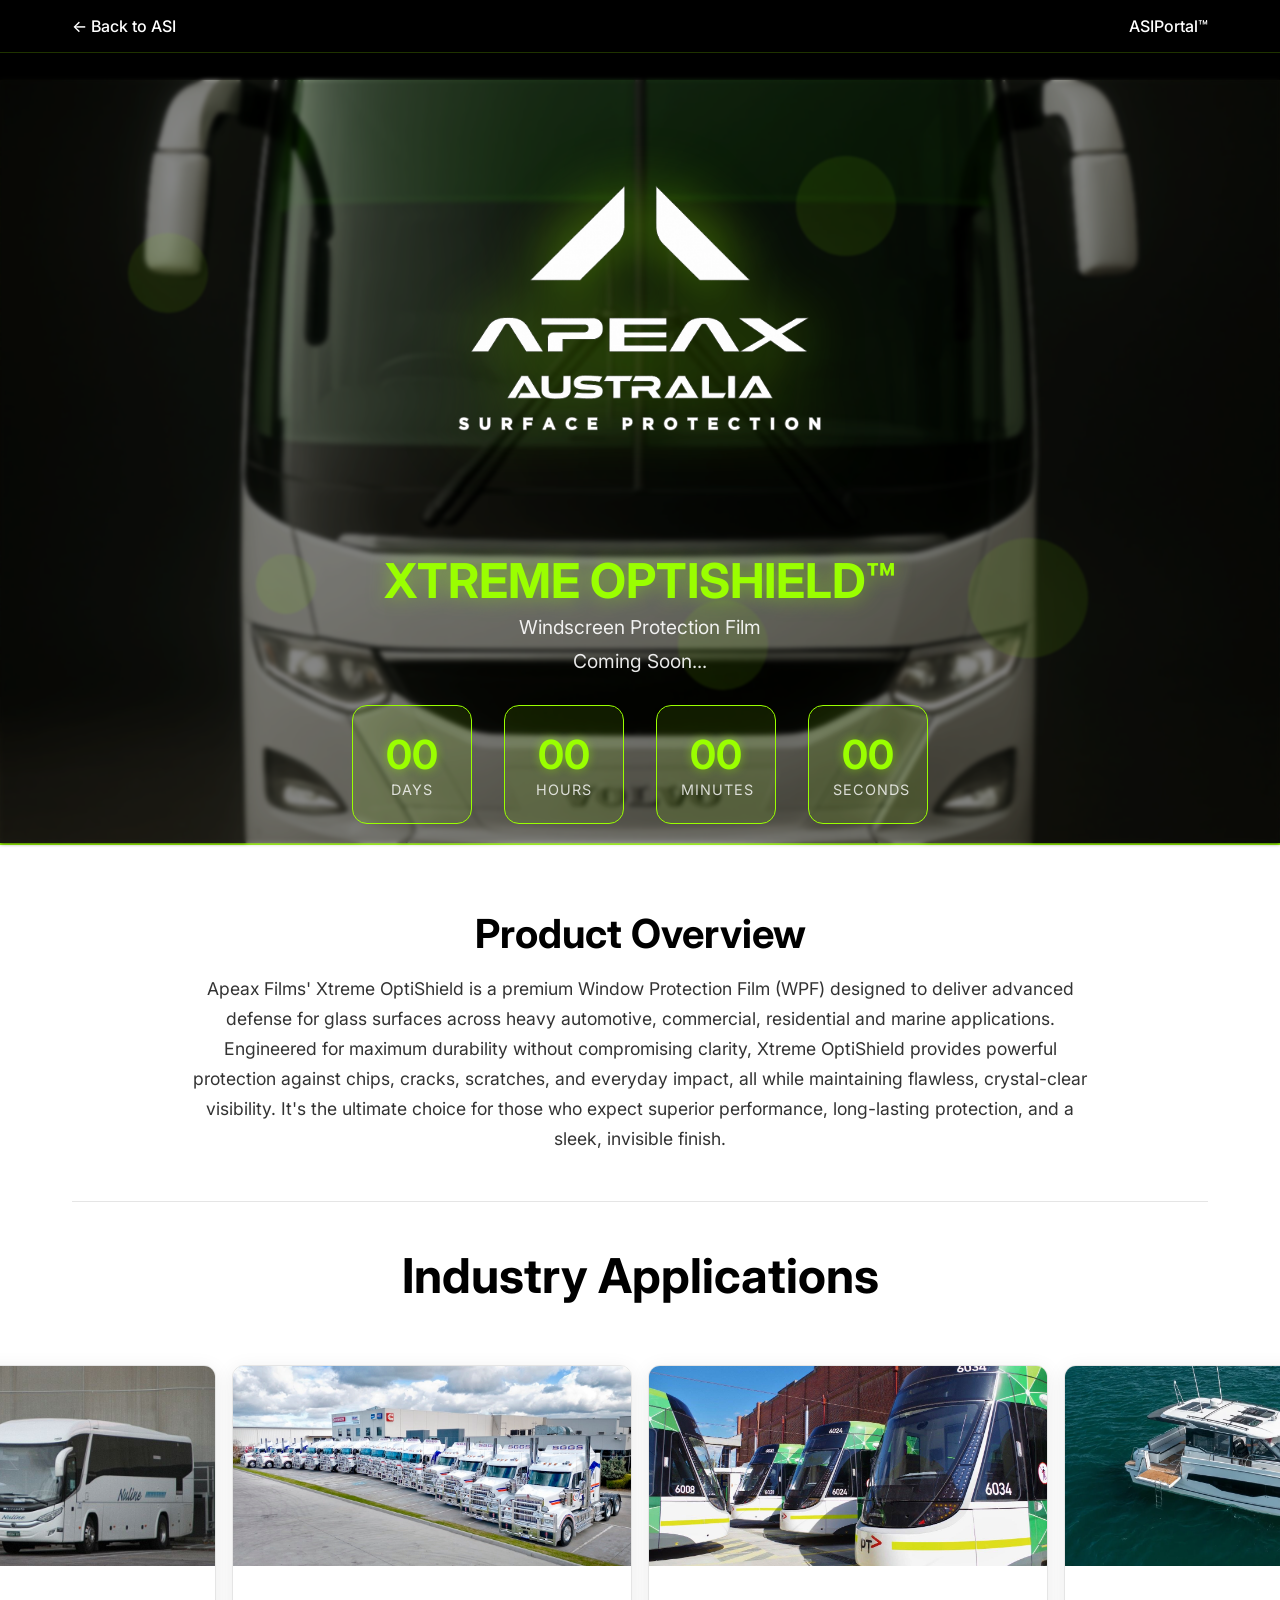
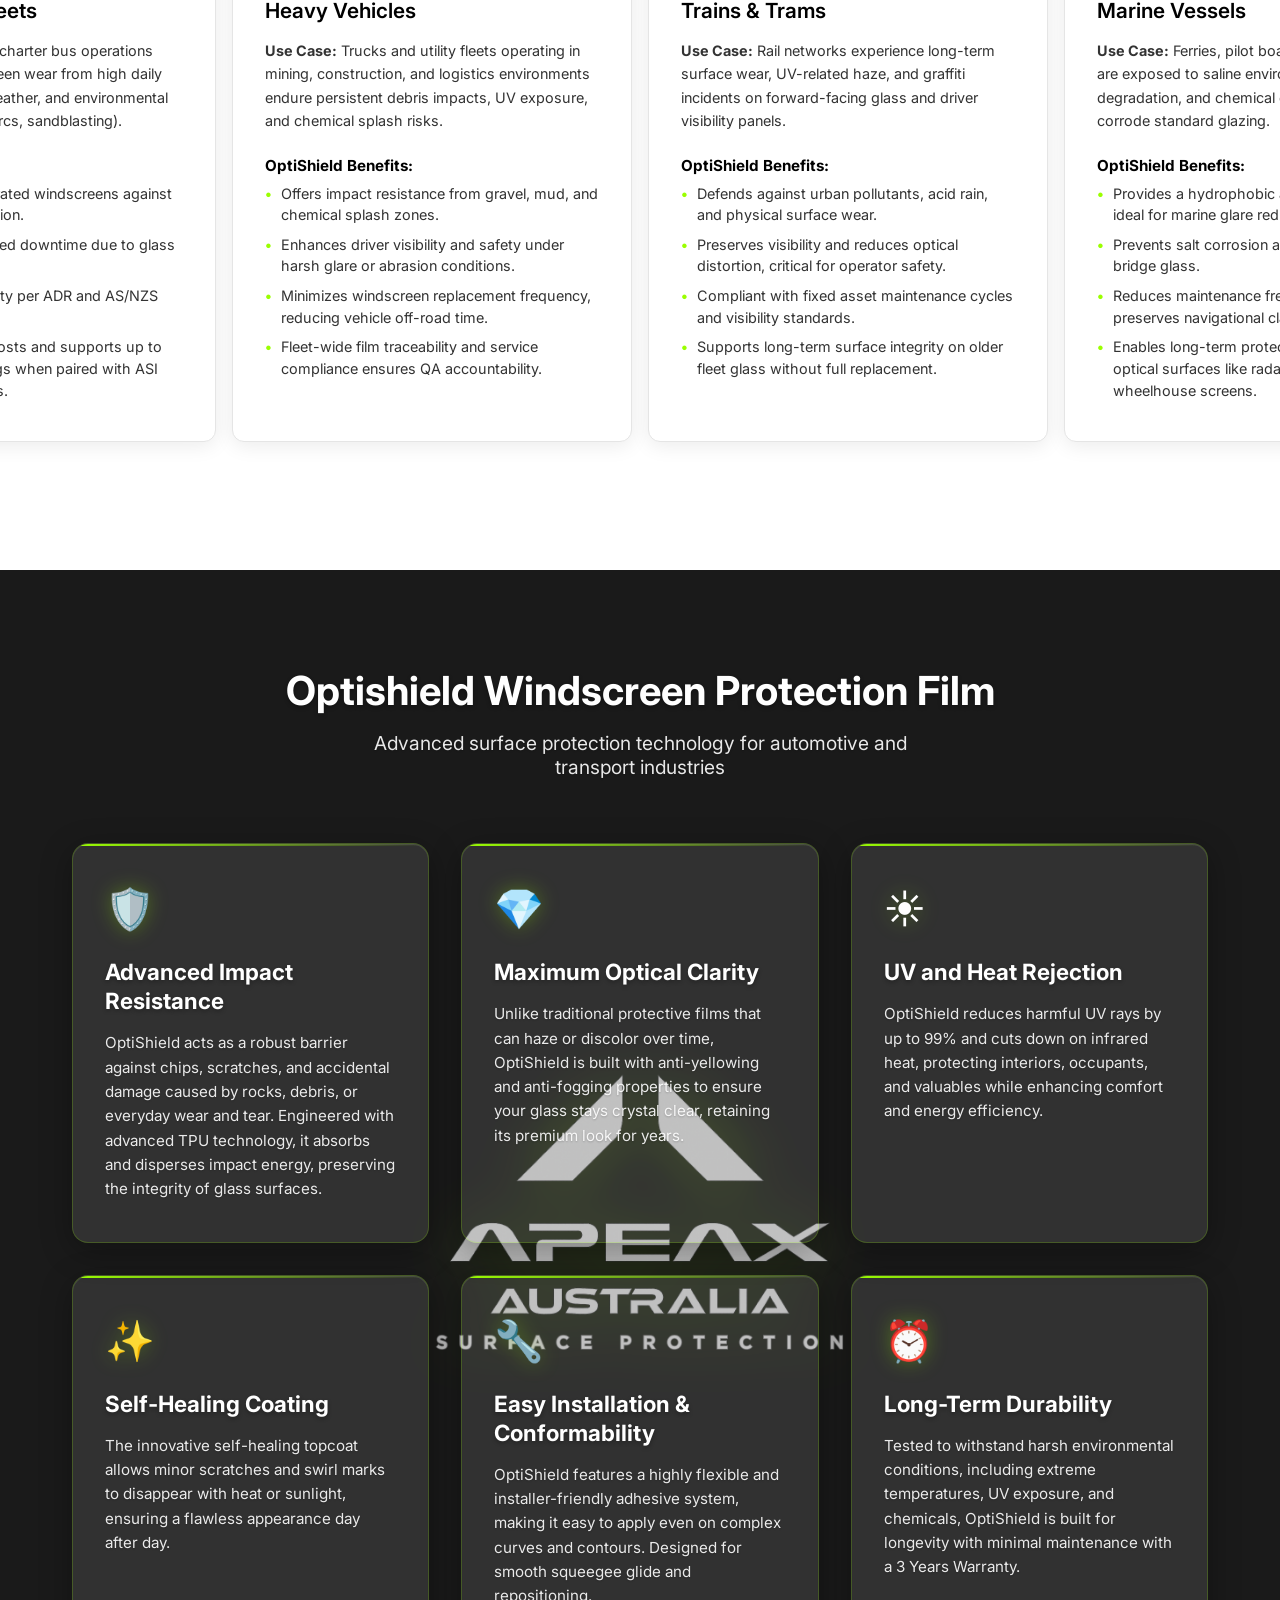
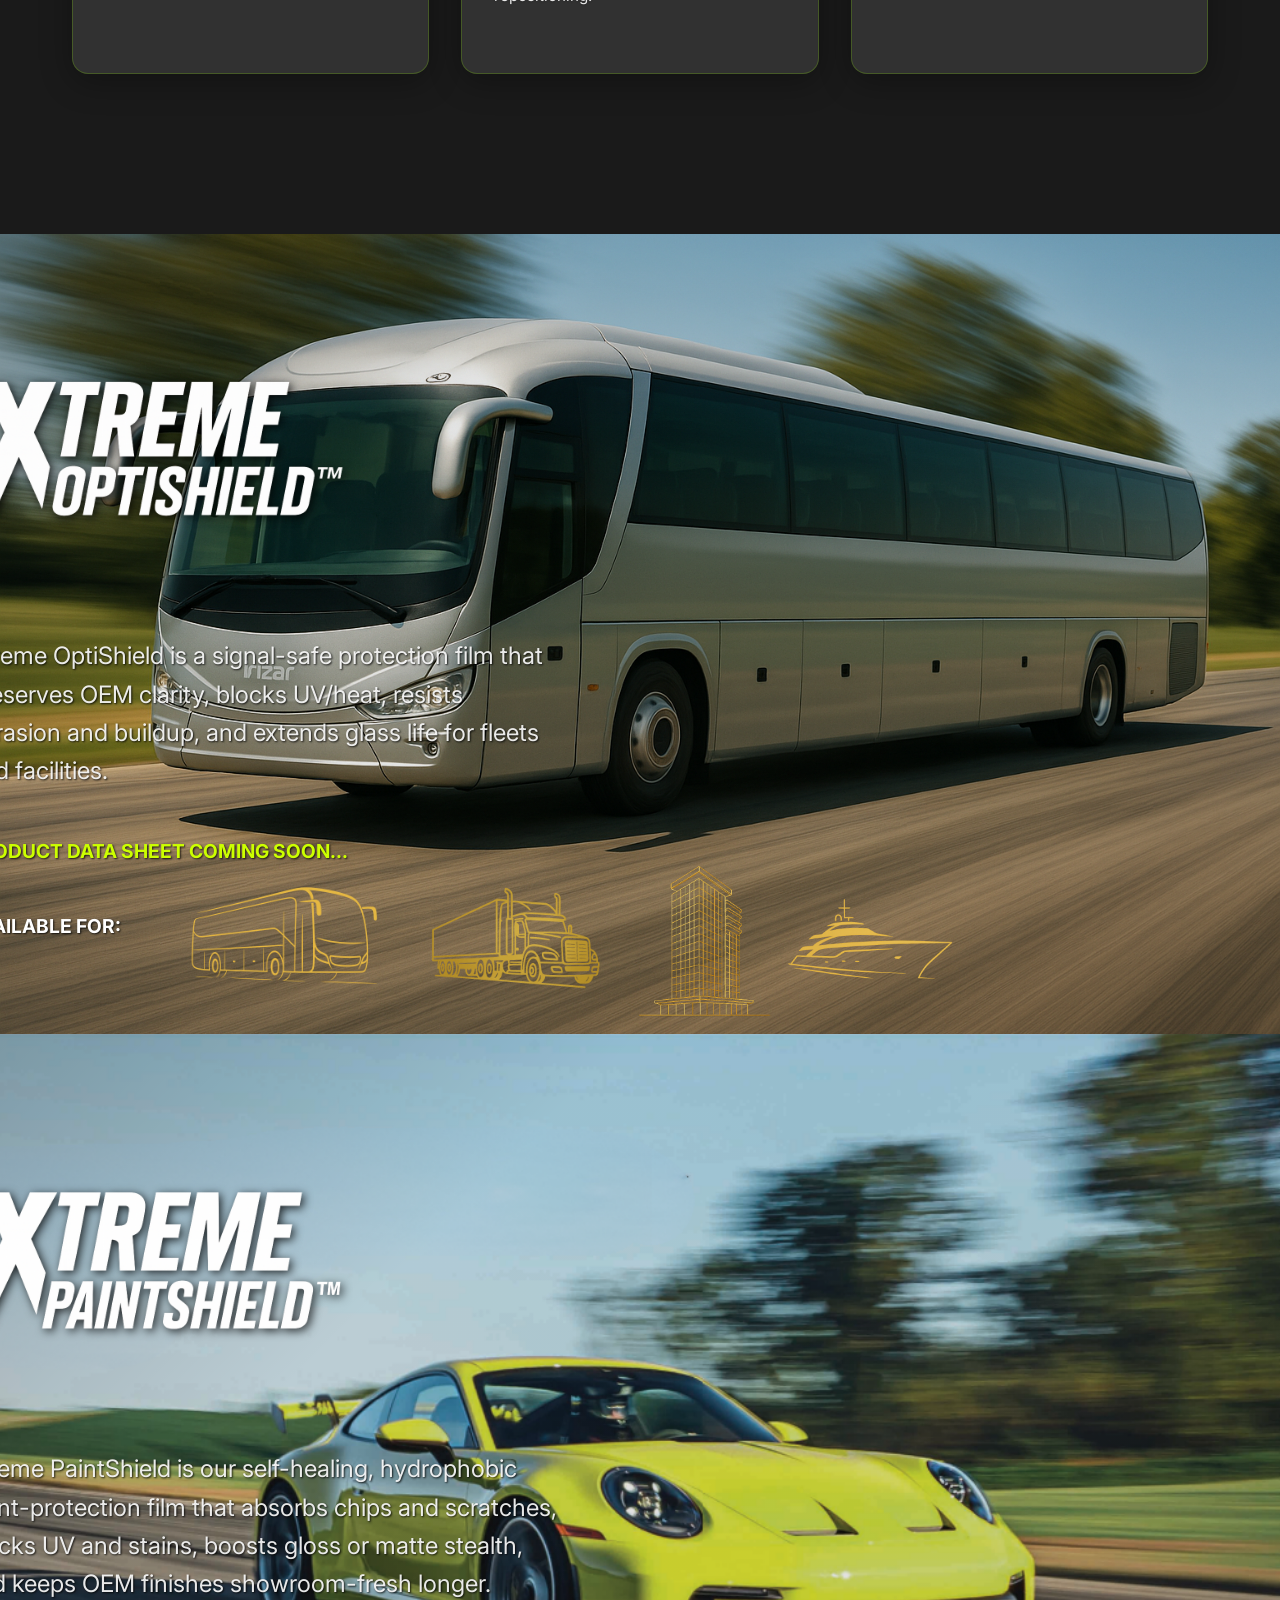
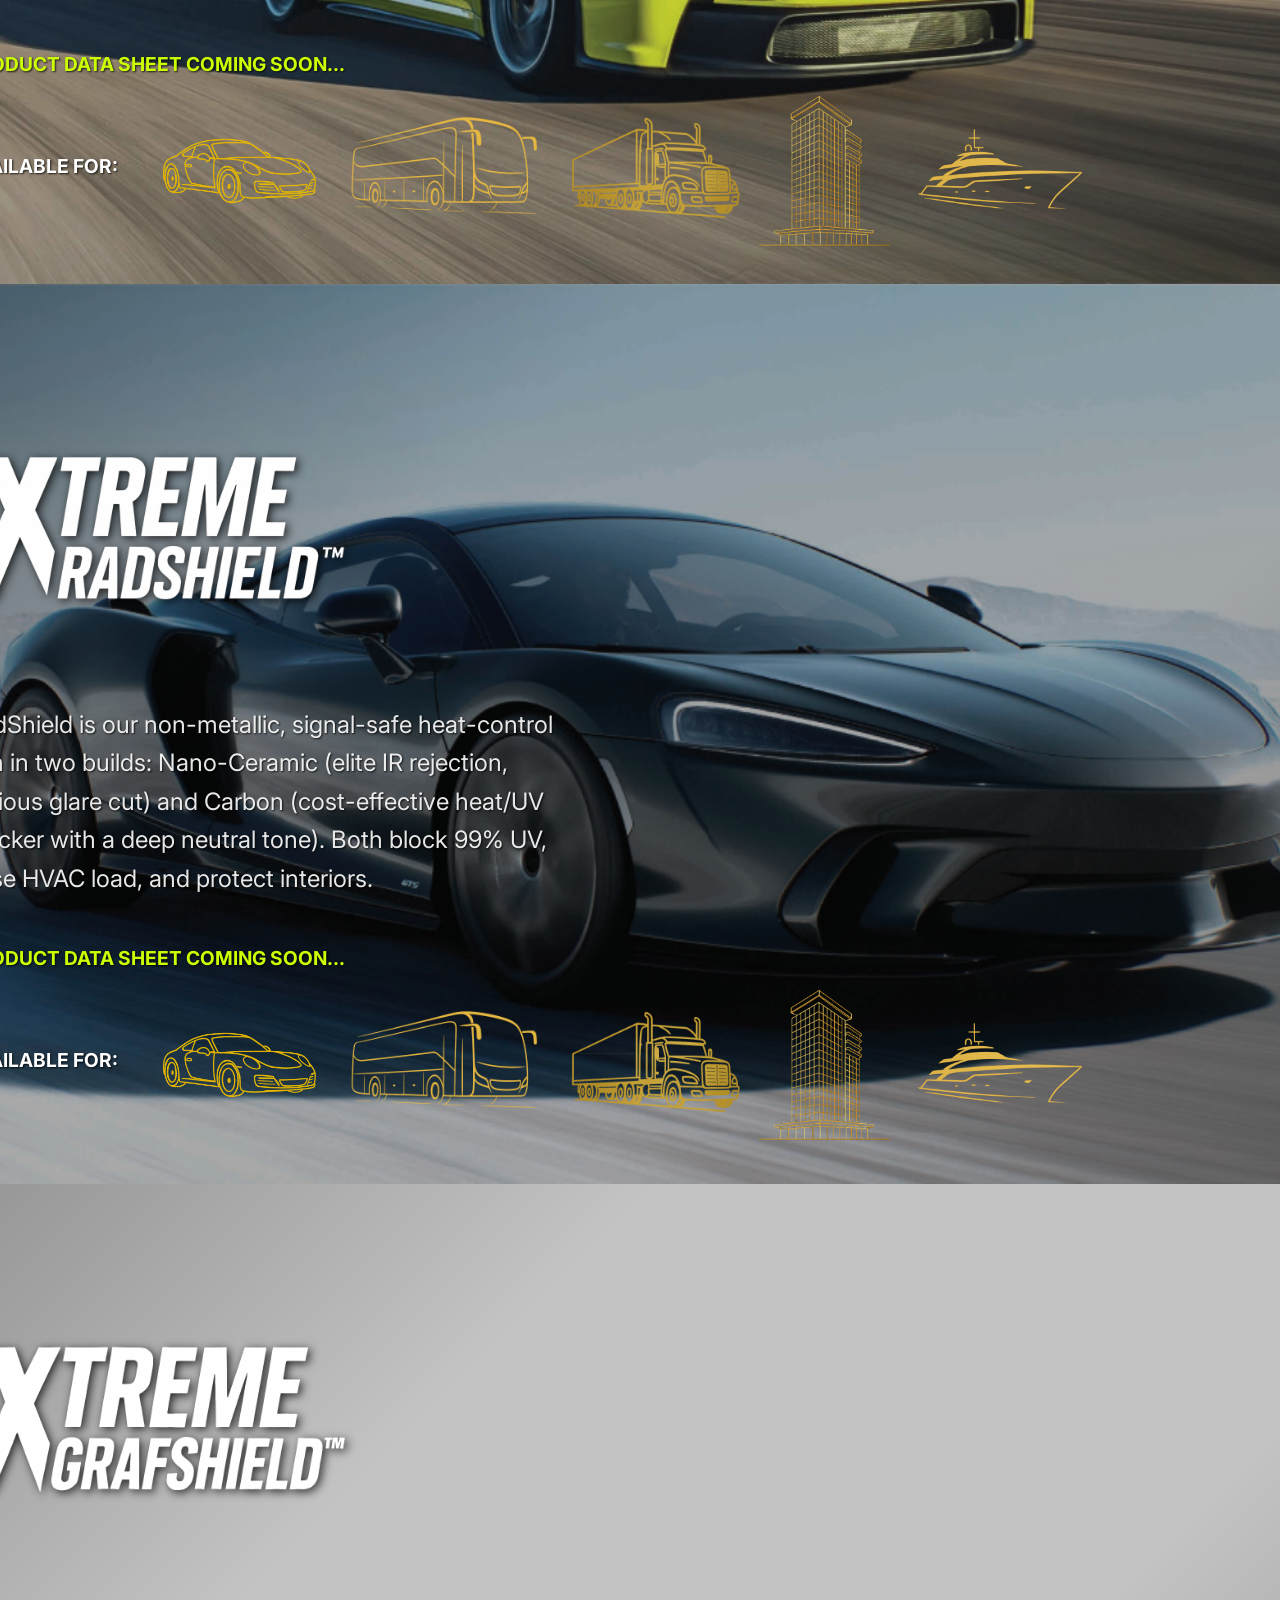
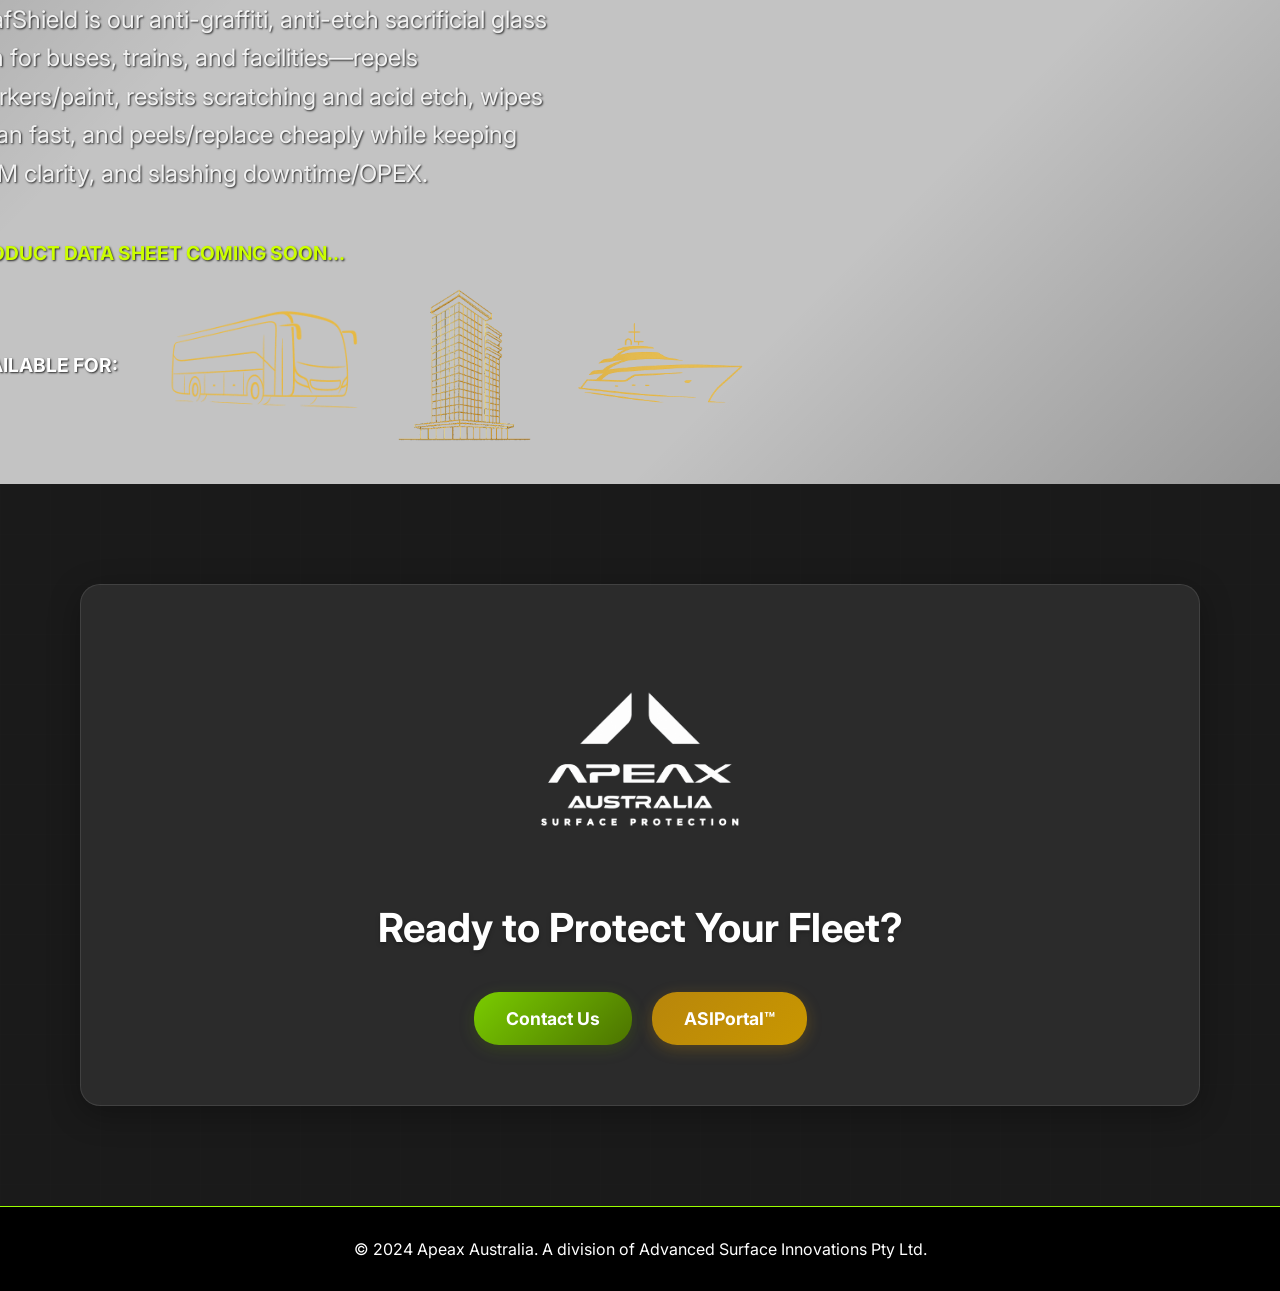
==== commit 67fc03bd: "Fix all remaining user-visible Hyperglass/Hyperportal text to ASI branding" ====
--- a/public/apeax/index.html
+++ b/public/apeax/index.html
@@ -12,12 +12,12 @@
     <nav class="apeax-nav">
         <div class="nav-container">
             <div class="nav-left">
-                <a href="../index.html" class="back-link">← Back to Hyperglass</a>
+                <a href="../index.html" class="back-link">← Back to ASI</a>
             </div>
             <div class="nav-center">
             </div>
             <div class="nav-right">
-                <a href="https://hyperportal.online" target="_blank" class="portal-link">Hyperportal</a>
+                <a href="https://hyperportal.online" target="_blank" class="portal-link">ASIPortal™</a>
             </div>
         </div>
     </nav>
@@ -99,7 +99,7 @@
                                     <li>Shields ADAS-calibrated windscreens against premature degradation.</li>
                                     <li>Reduces unscheduled downtime due to glass damage.</li>
                                     <li>Ensures optical clarity per ADR and AS/NZS standards.</li>
-                                    <li>Cuts replacement costs and supports up to 60% lifecycle savings when paired with HyperGlass remediation services.</li>
+                                    <li>Cuts replacement costs and supports up to 60% lifecycle savings when paired with ASI remediation services.</li>
                                 </ul>
                             </div>
                         </div>
@@ -409,7 +409,7 @@
                             Contact Us
                         </a>
                         <a href="https://hyperportal.online" target="_blank" style="background: linear-gradient(135deg, #B8860B, #C99700); color: white !important; padding: 16px 32px; border-radius: 25px; text-decoration: none !important; font-weight: bold; font-size: 1.1rem; display: inline-flex; align-items: center; gap: 8px; transition: all 0.3s ease; box-shadow: 0 4px 15px rgba(184, 134, 11, 0.3); border: none;" onmouseover="this.style.transform='translateY(-2px)'; this.style.boxShadow='0 6px 20px rgba(184, 134, 11, 0.4)'" onmouseout="this.style.transform='translateY(0)'; this.style.boxShadow='0 4px 15px rgba(184, 134, 11, 0.3)'">
-                            HyperPortal™
+                            ASIPortal™
                         </a>
                     </div>
                 </div>
@@ -419,7 +419,7 @@
 
     <!-- Footer -->
     <footer class="apeax-footer">
-        <p>&copy; 2024 Apeax Australia. A division of Hyperglass Innovations Pty Ltd.</p>
+        <p>&copy; 2024 Apeax Australia. A division of Advanced Surface Innovations Pty Ltd.</p>
     </footer>
 
     <script src="scripts/apeax.js"></script>
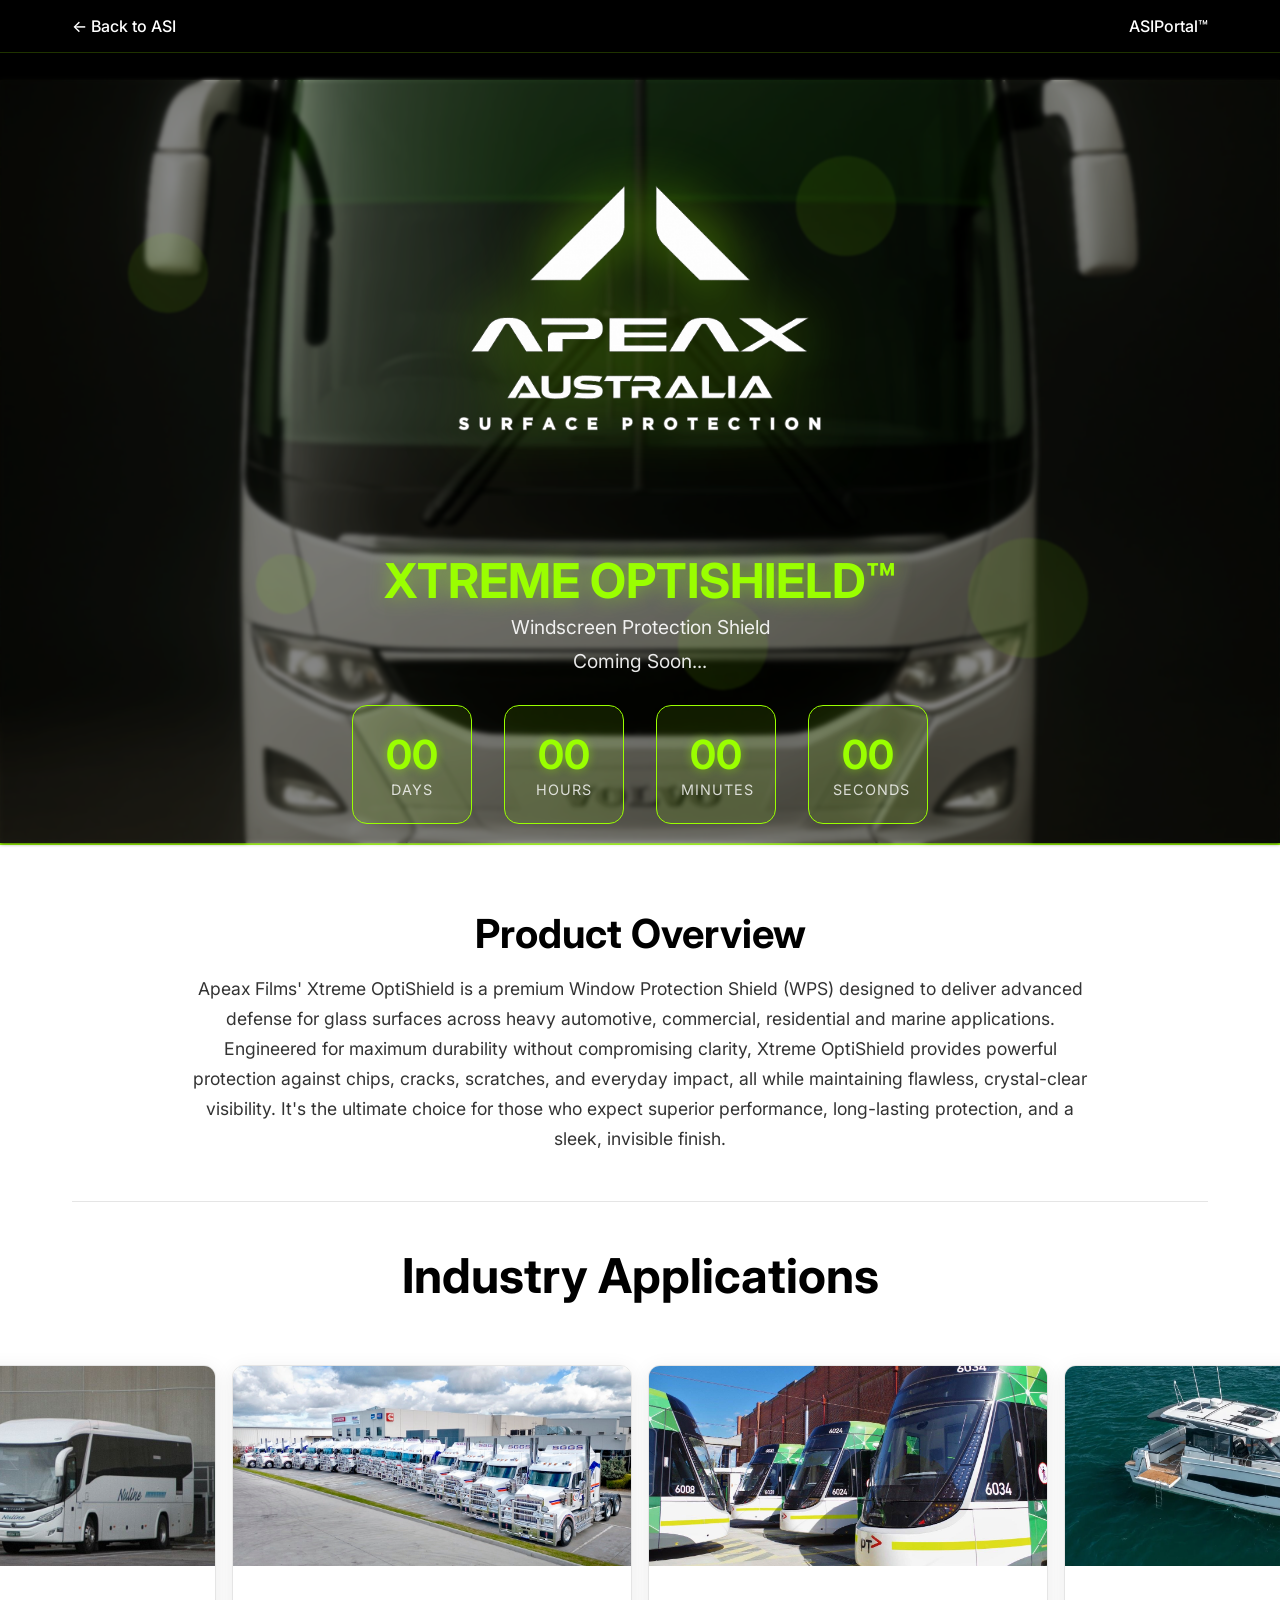
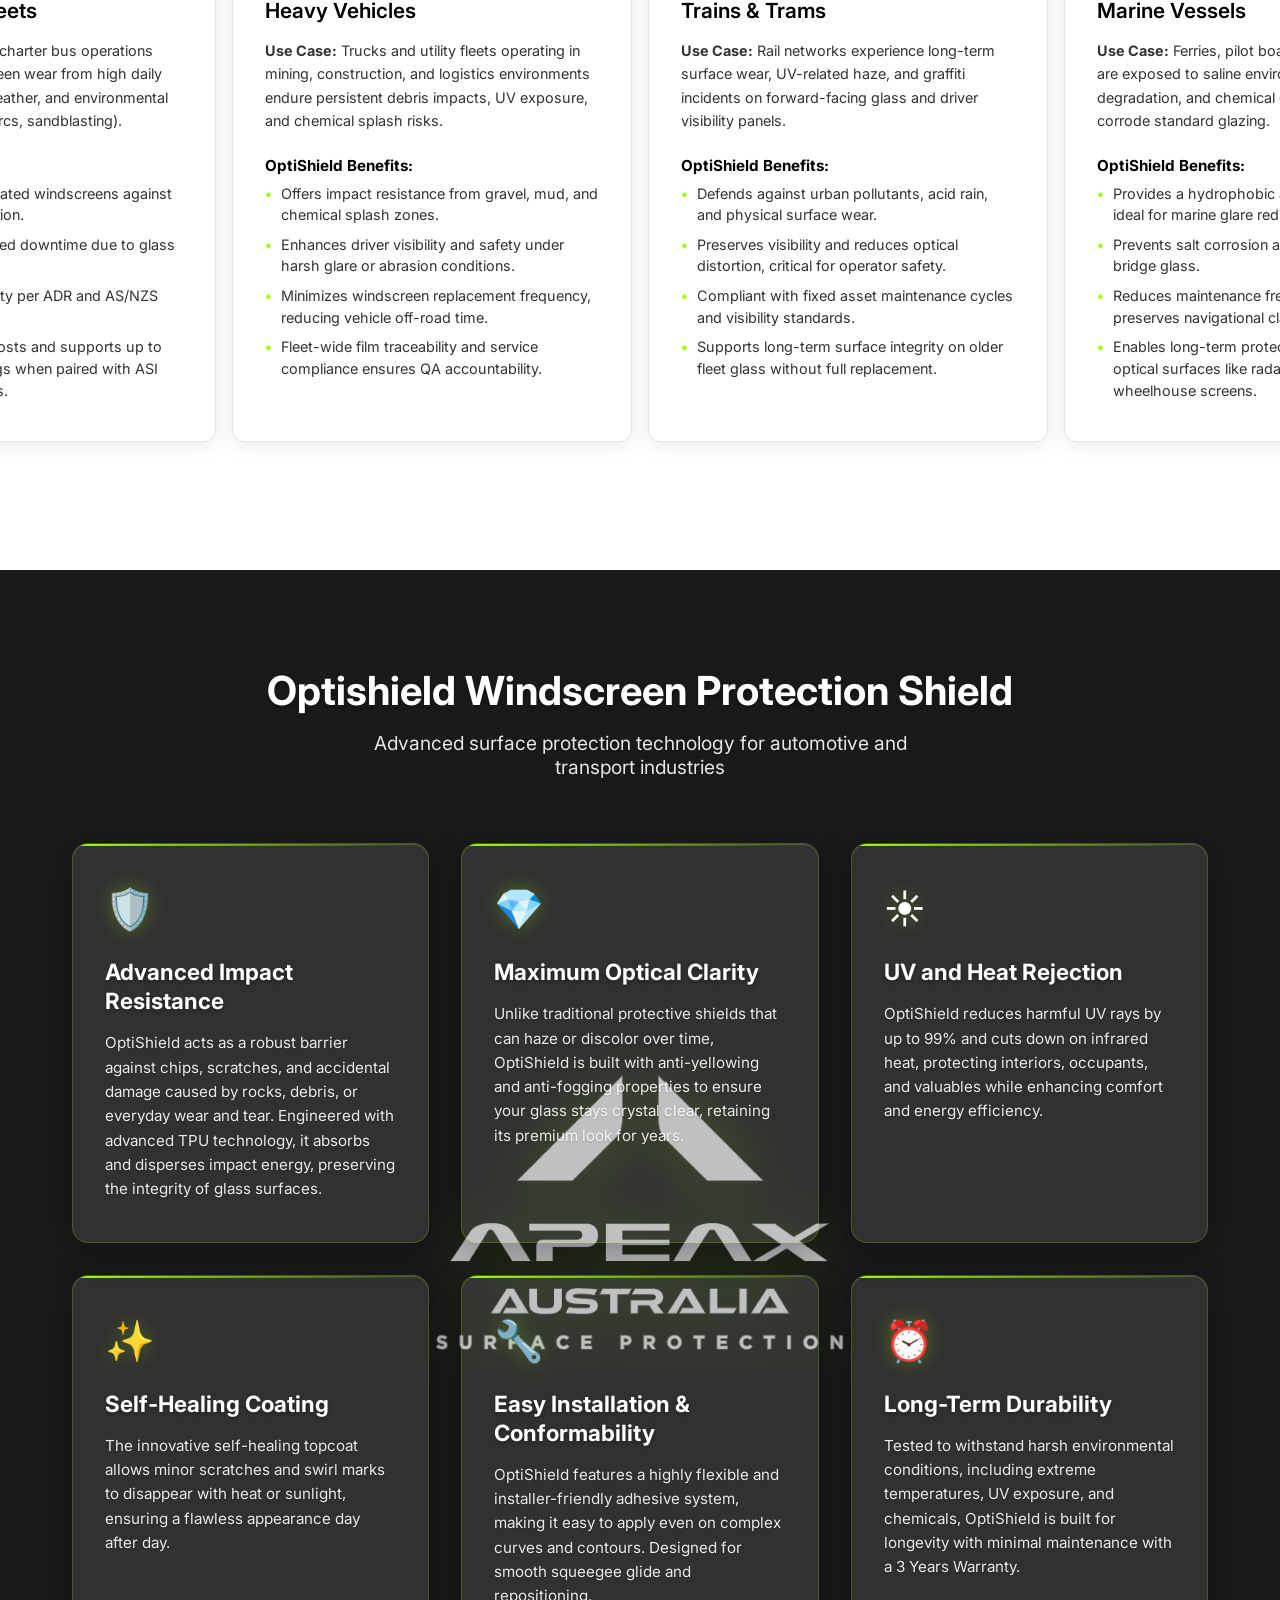
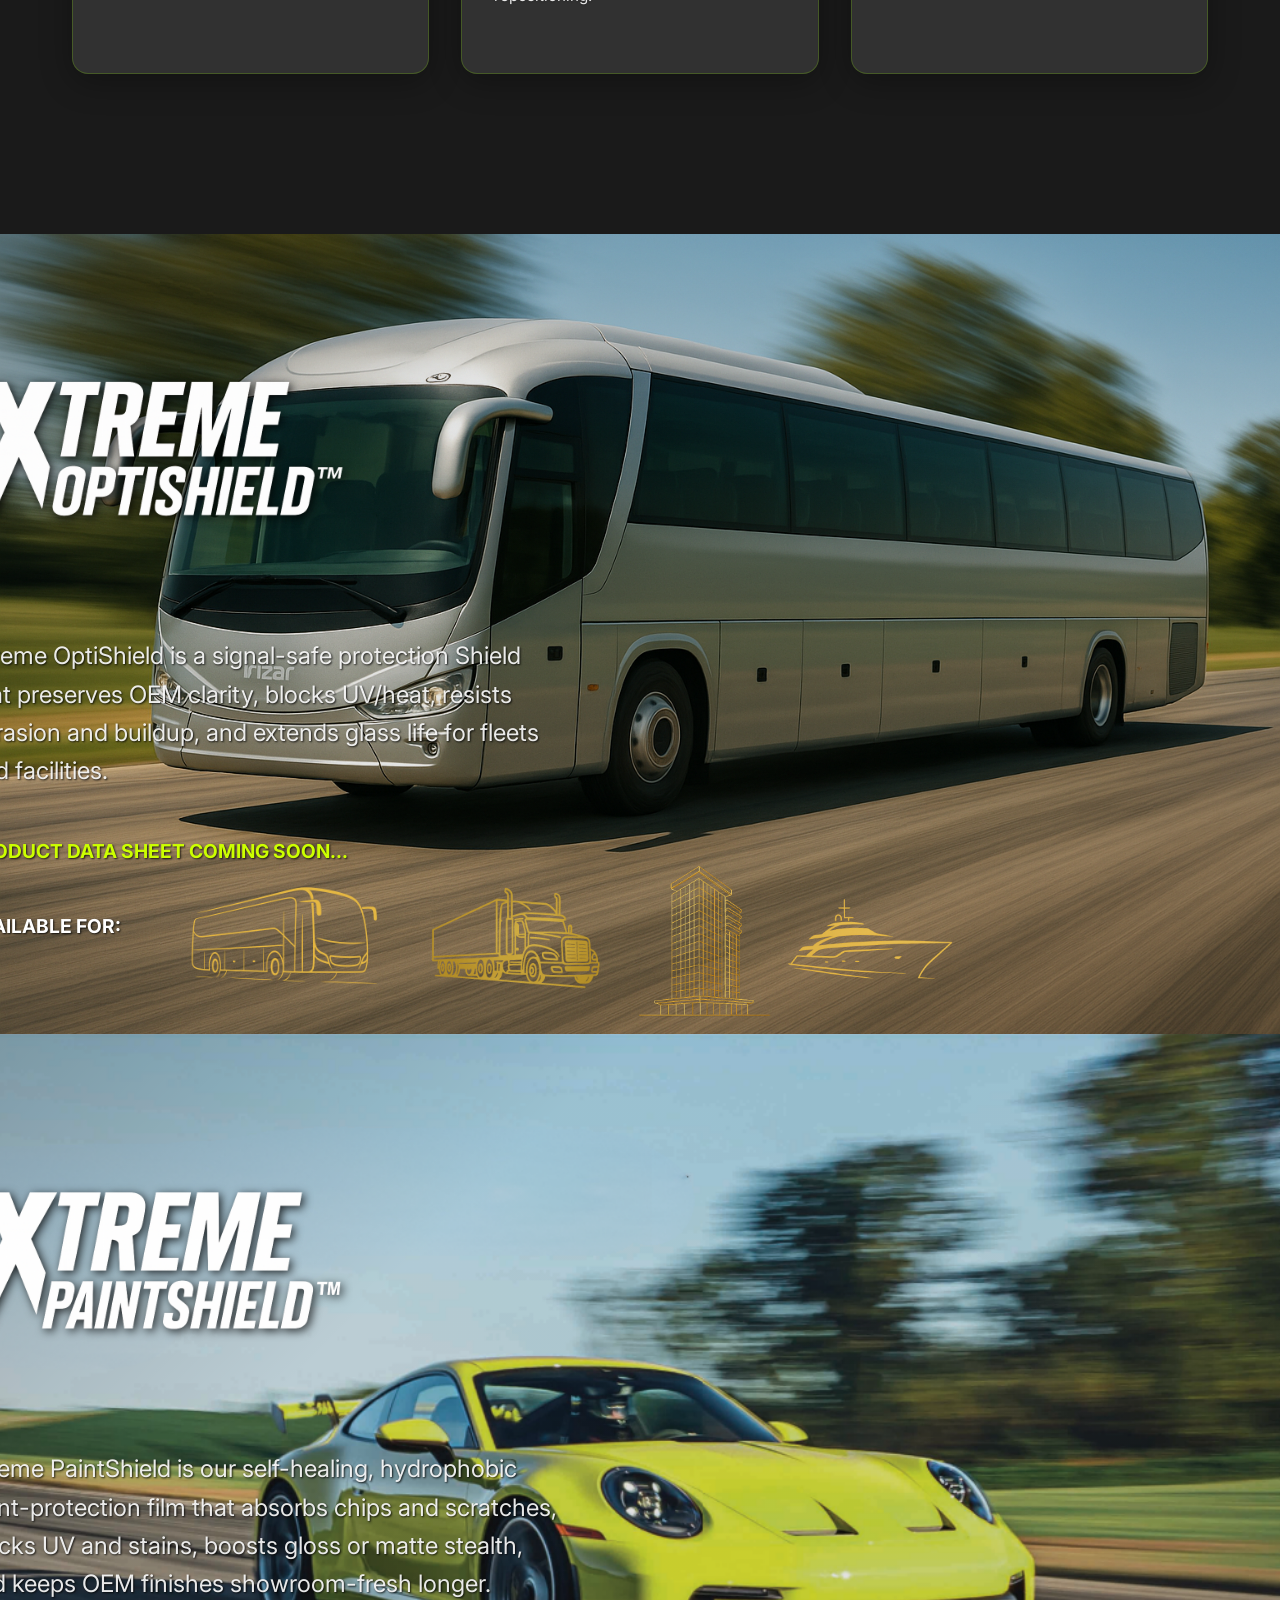
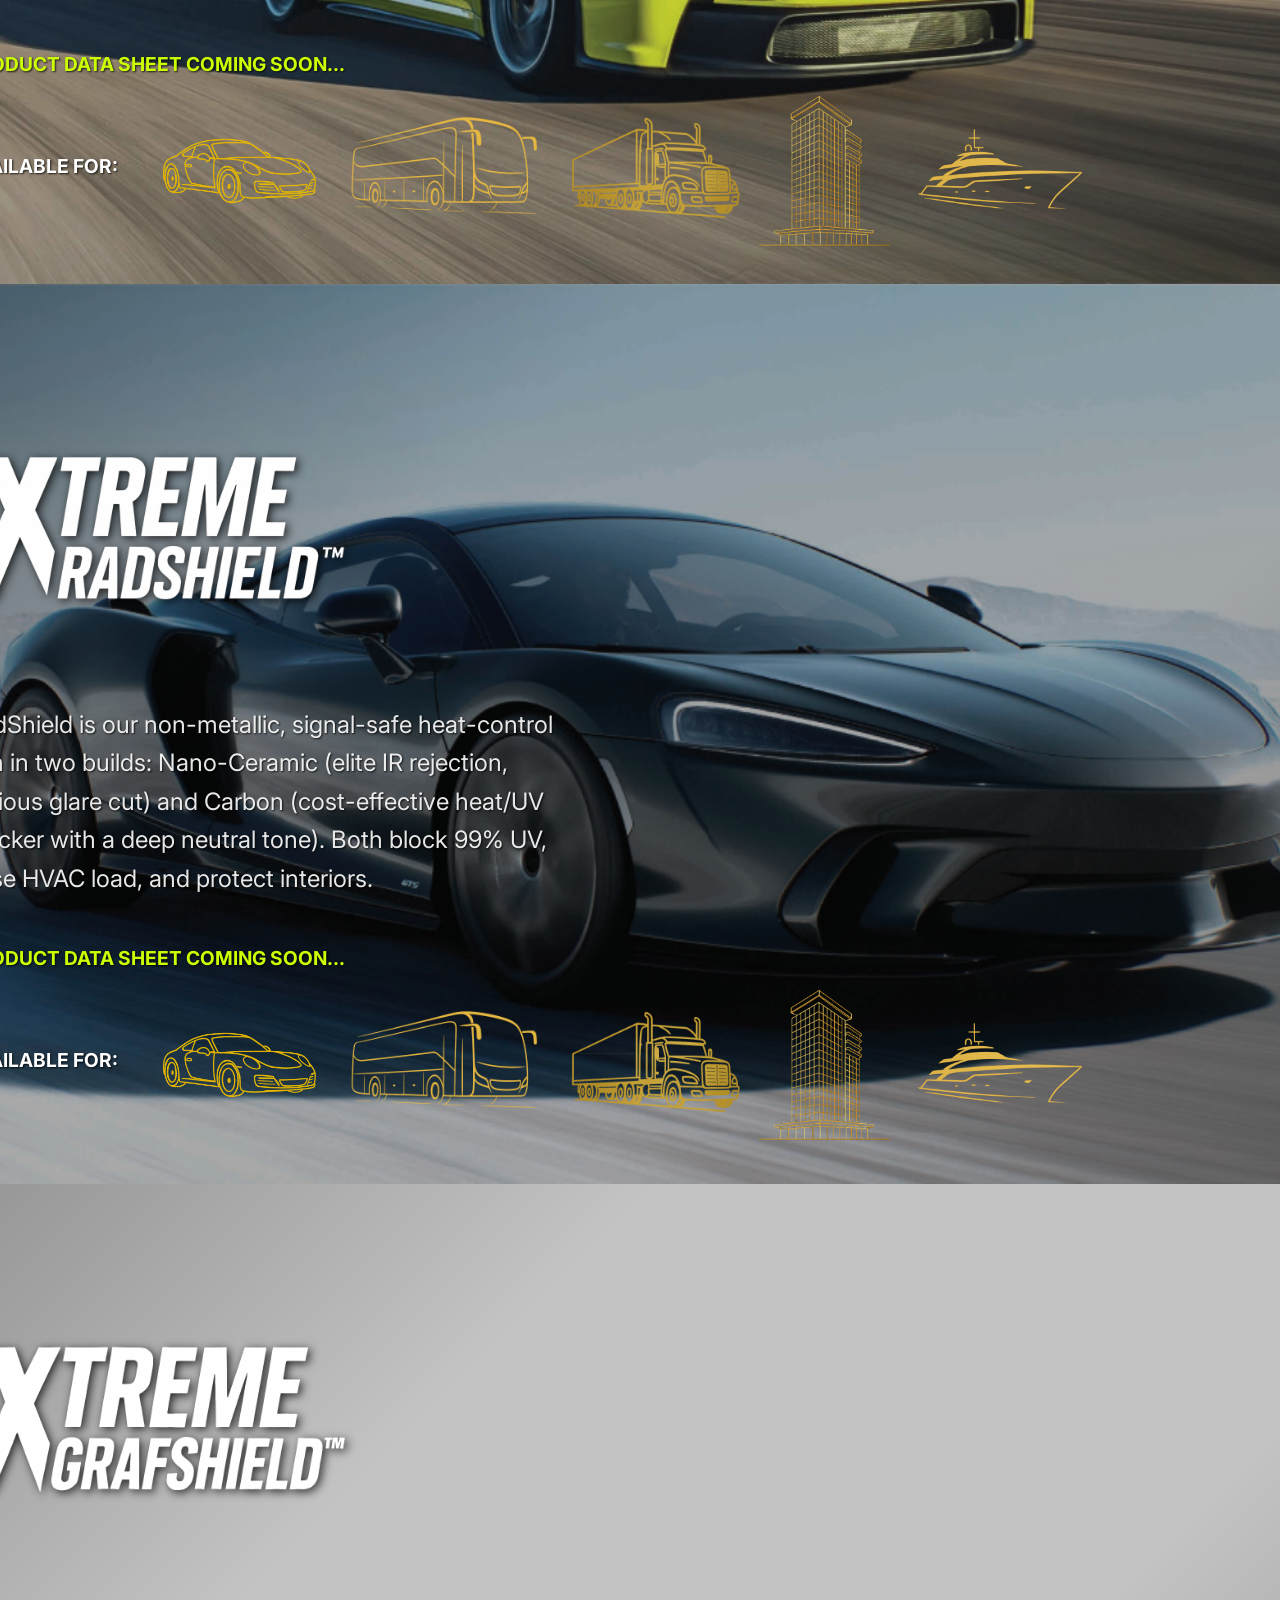
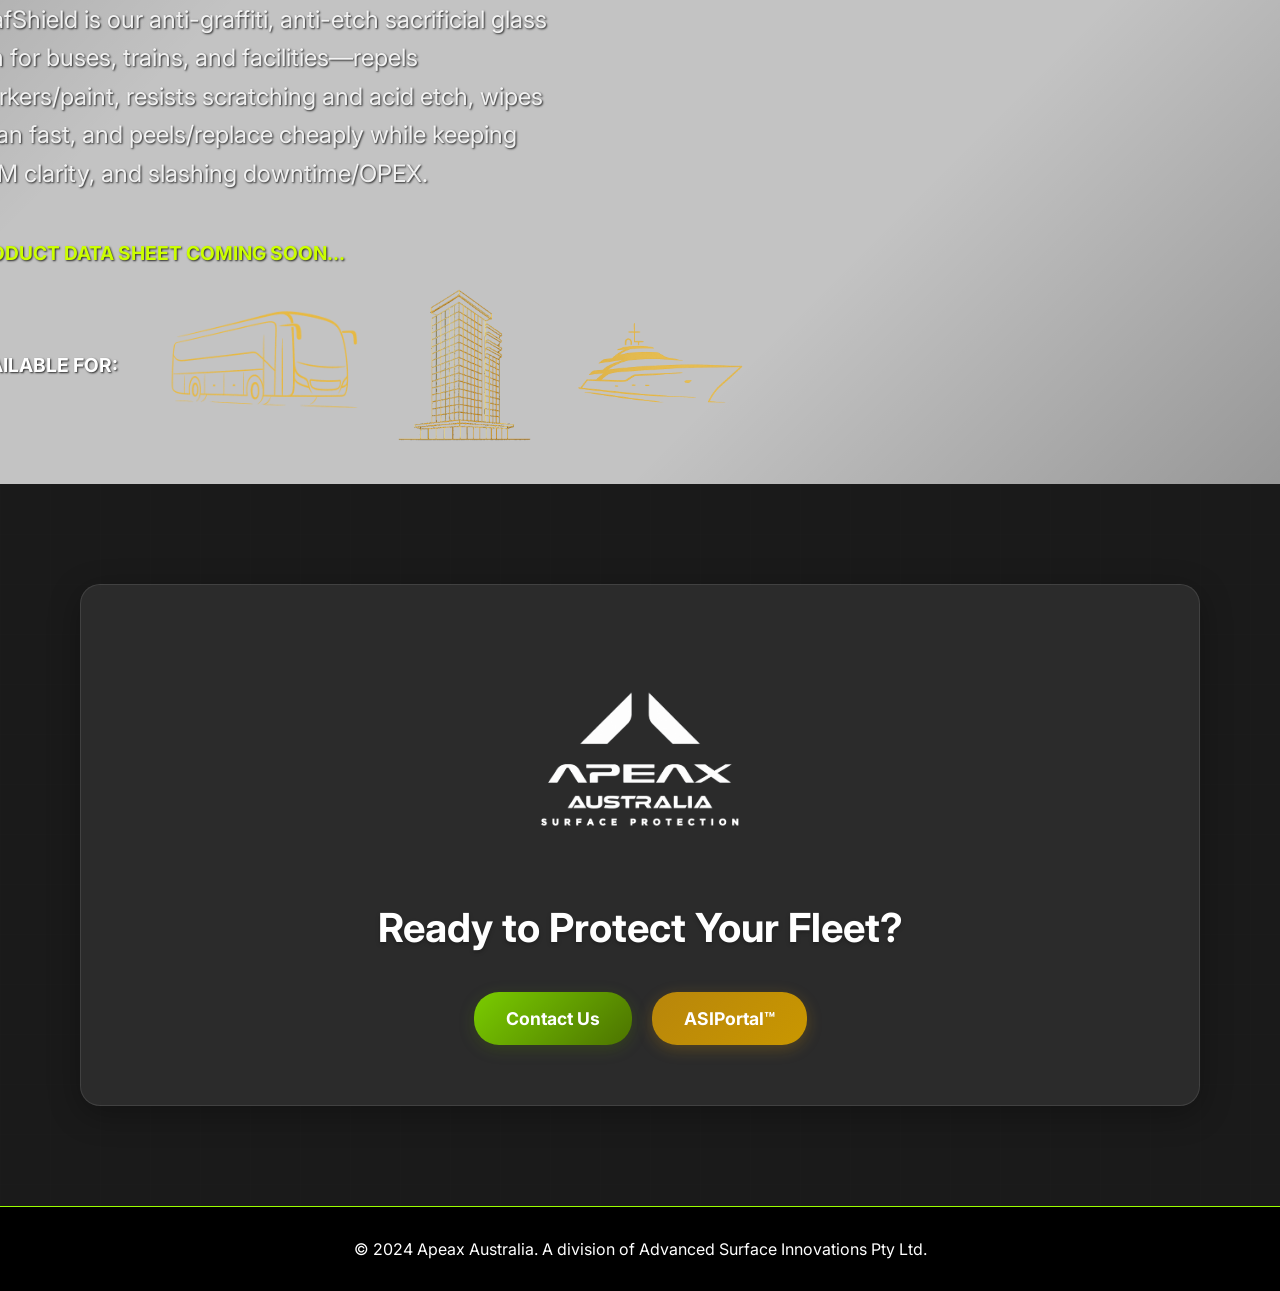
==== commit c99b02cb: "Update apeax index page" ====
--- a/public/apeax/index.html
+++ b/public/apeax/index.html
@@ -45,7 +45,7 @@
             <!-- Coming Soon Section -->
             <div class="coming-soon-section">
                 <h2 class="coming-soon-title" style="margin-bottom: 5px;">XTREME OPTISHIELD™</h2>
-                <p class="coming-soon-subtitle" style="margin-bottom: 10px;">Windscreen Protection Film</p>
+                <p class="coming-soon-subtitle" style="margin-bottom: 10px;">Windscreen Protection Shield</p>
                 <p class="coming-soon-subtitle">Coming Soon...</p>
                 
                 <!-- Countdown Timer -->
@@ -77,7 +77,7 @@
             <!-- Product Overview Section -->
             <div class="product-overview-section">
                 <h2 class="section-title">Product Overview</h2>
-                <p class="overview-description">Apeax Films' Xtreme OptiShield is a premium Window Protection Film (WPF) designed to deliver advanced defense for glass surfaces across heavy automotive, commercial, residential and marine applications. Engineered for maximum durability without compromising clarity, Xtreme OptiShield provides powerful protection against chips, cracks, scratches, and everyday impact, all while maintaining flawless, crystal-clear visibility. It's the ultimate choice for those who expect superior performance, long-lasting protection, and a sleek, invisible finish.</p>
+                <p class="overview-description">Apeax Films' Xtreme OptiShield is a premium Window Protection Shield (WPS) designed to deliver advanced defense for glass surfaces across heavy automotive, commercial, residential and marine applications. Engineered for maximum durability without compromising clarity, Xtreme OptiShield provides powerful protection against chips, cracks, scratches, and everyday impact, all while maintaining flawless, crystal-clear visibility. It's the ultimate choice for those who expect superior performance, long-lasting protection, and a sleek, invisible finish.</p>
             </div>
 
             <!-- Industry Applications -->
@@ -174,7 +174,7 @@
         <div class="content-wrapper">
             <!-- Product Focus Header -->
             <div class="features-header">
-                <h2 class="features-title">Optishield Windscreen Protection Film</h2>
+                <h2 class="features-title">Optishield Windscreen Protection Shield</h2>
                 <p class="features-subtitle">Advanced surface protection technology for automotive and transport industries</p>
             </div>
 
@@ -187,7 +187,7 @@
                 <div class="feature-card">
                     <div class="feature-icon">💎</div>
                     <h3>Maximum Optical Clarity</h3>
-                    <p>Unlike traditional protective films that can haze or discolor over time, OptiShield is built with anti-yellowing and anti-fogging properties to ensure your glass stays crystal clear, retaining its premium look for years.</p>
+                    <p>Unlike traditional protective shields that can haze or discolor over time, OptiShield is built with anti-yellowing and anti-fogging properties to ensure your glass stays crystal clear, retaining its premium look for years.</p>
                 </div>
                 <div class="feature-card">
                     <div class="feature-icon">☀️</div>
@@ -228,7 +228,7 @@
                         <img src="images/xtremeoptishield_white_transparent.png" alt="XTREME OPTISHIELD" style="height: 350px; width: auto; display: block; filter: drop-shadow(2px 2px 4px rgba(0,0,0,0.8)); object-fit: contain; margin: -30px; padding: 0; transform: scale(1.2); transform-origin: left center;">
                     </div>
                     <p style="font-size: 1.5rem; line-height: 1.6; margin-bottom: 30px; text-shadow: 1px 1px 2px rgba(0,0,0,0.8); color: rgba(255,255,255,0.9);">
-                        Xtreme OptiShield is a signal-safe protection film that preserves OEM clarity, blocks UV/heat, resists abrasion and buildup, and extends glass life for fleets and facilities.
+                        Xtreme OptiShield is a signal-safe protection Shield that preserves OEM clarity, blocks UV/heat, resists abrasion and buildup, and extends glass life for fleets and facilities.
                     </p>
                     <div style="margin-bottom: 40px;">
                         <span style="font-weight: bold; color: #CCFF00; font-size: 1.2rem; text-shadow: 1px 1px 2px rgba(0,0,0,0.8); display: inline-block; padding: 18px 0;">PRODUCT DATA SHEET COMING SOON...</span>
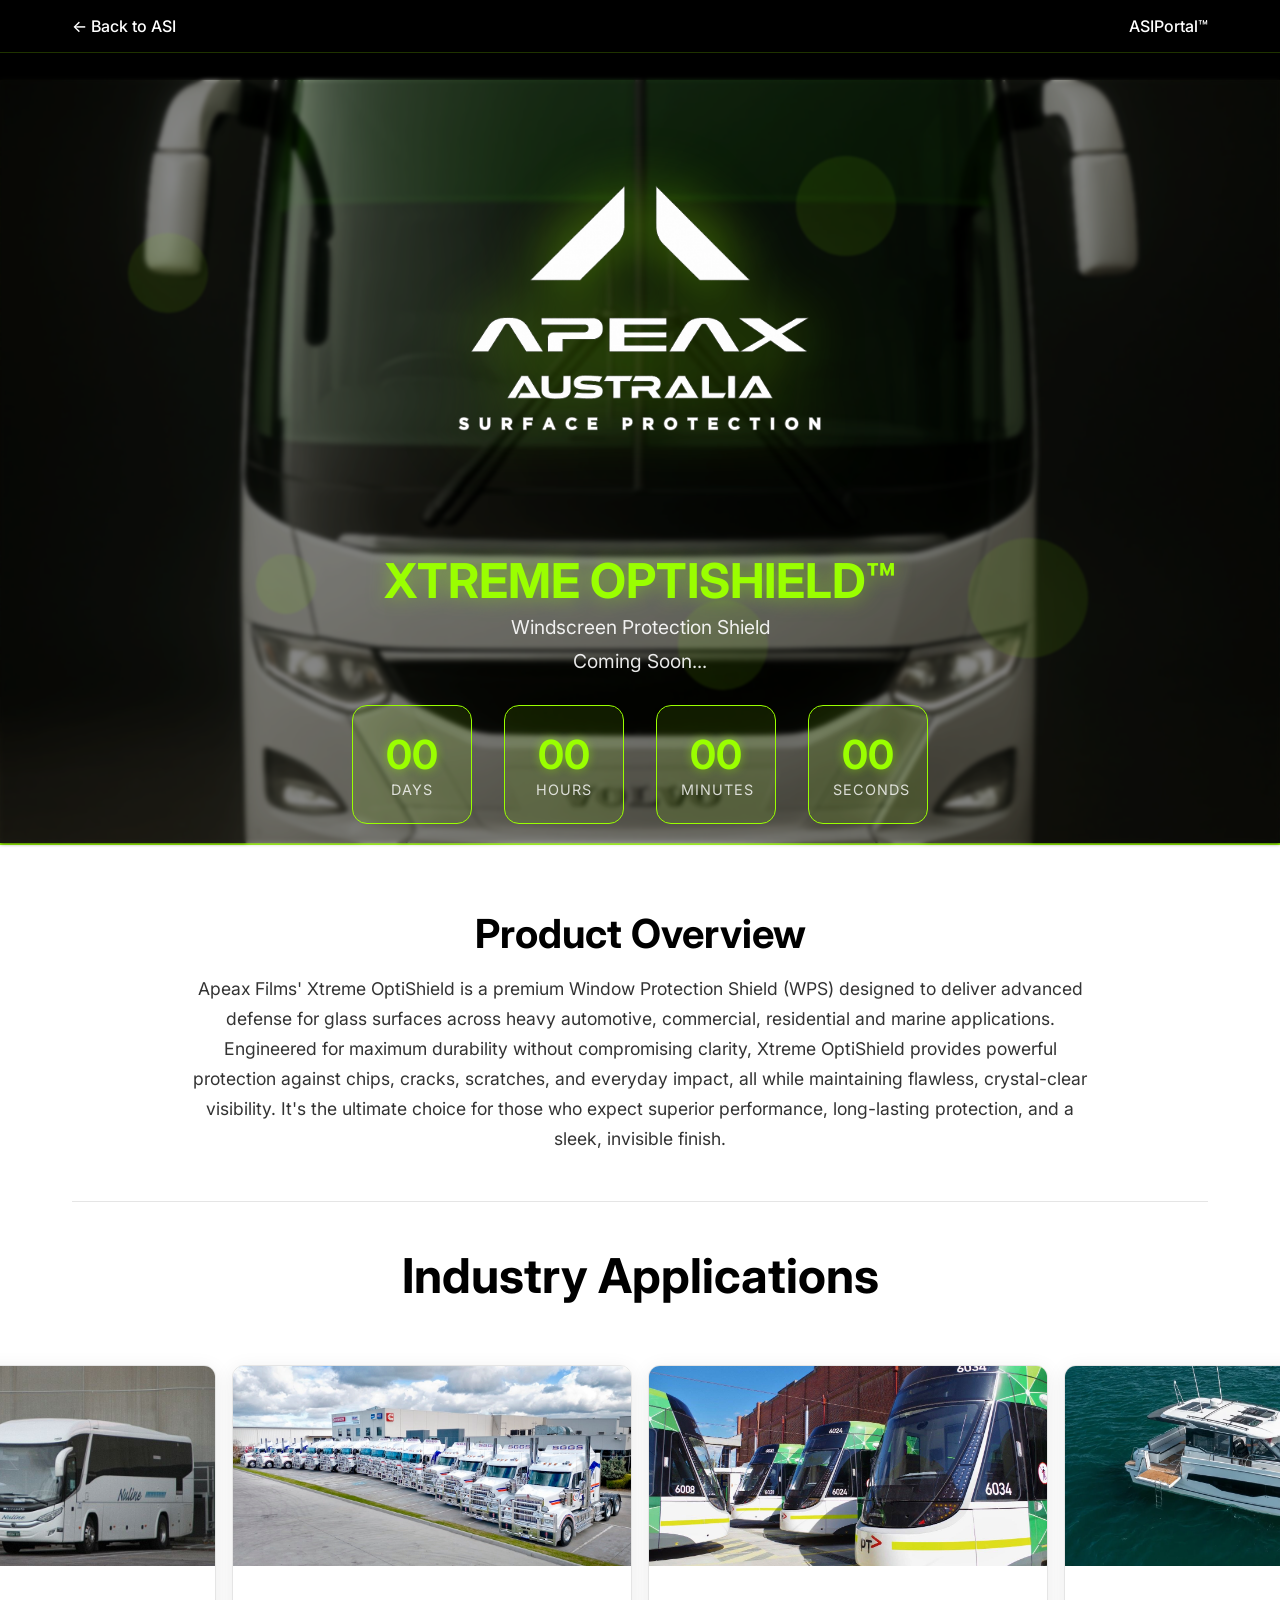
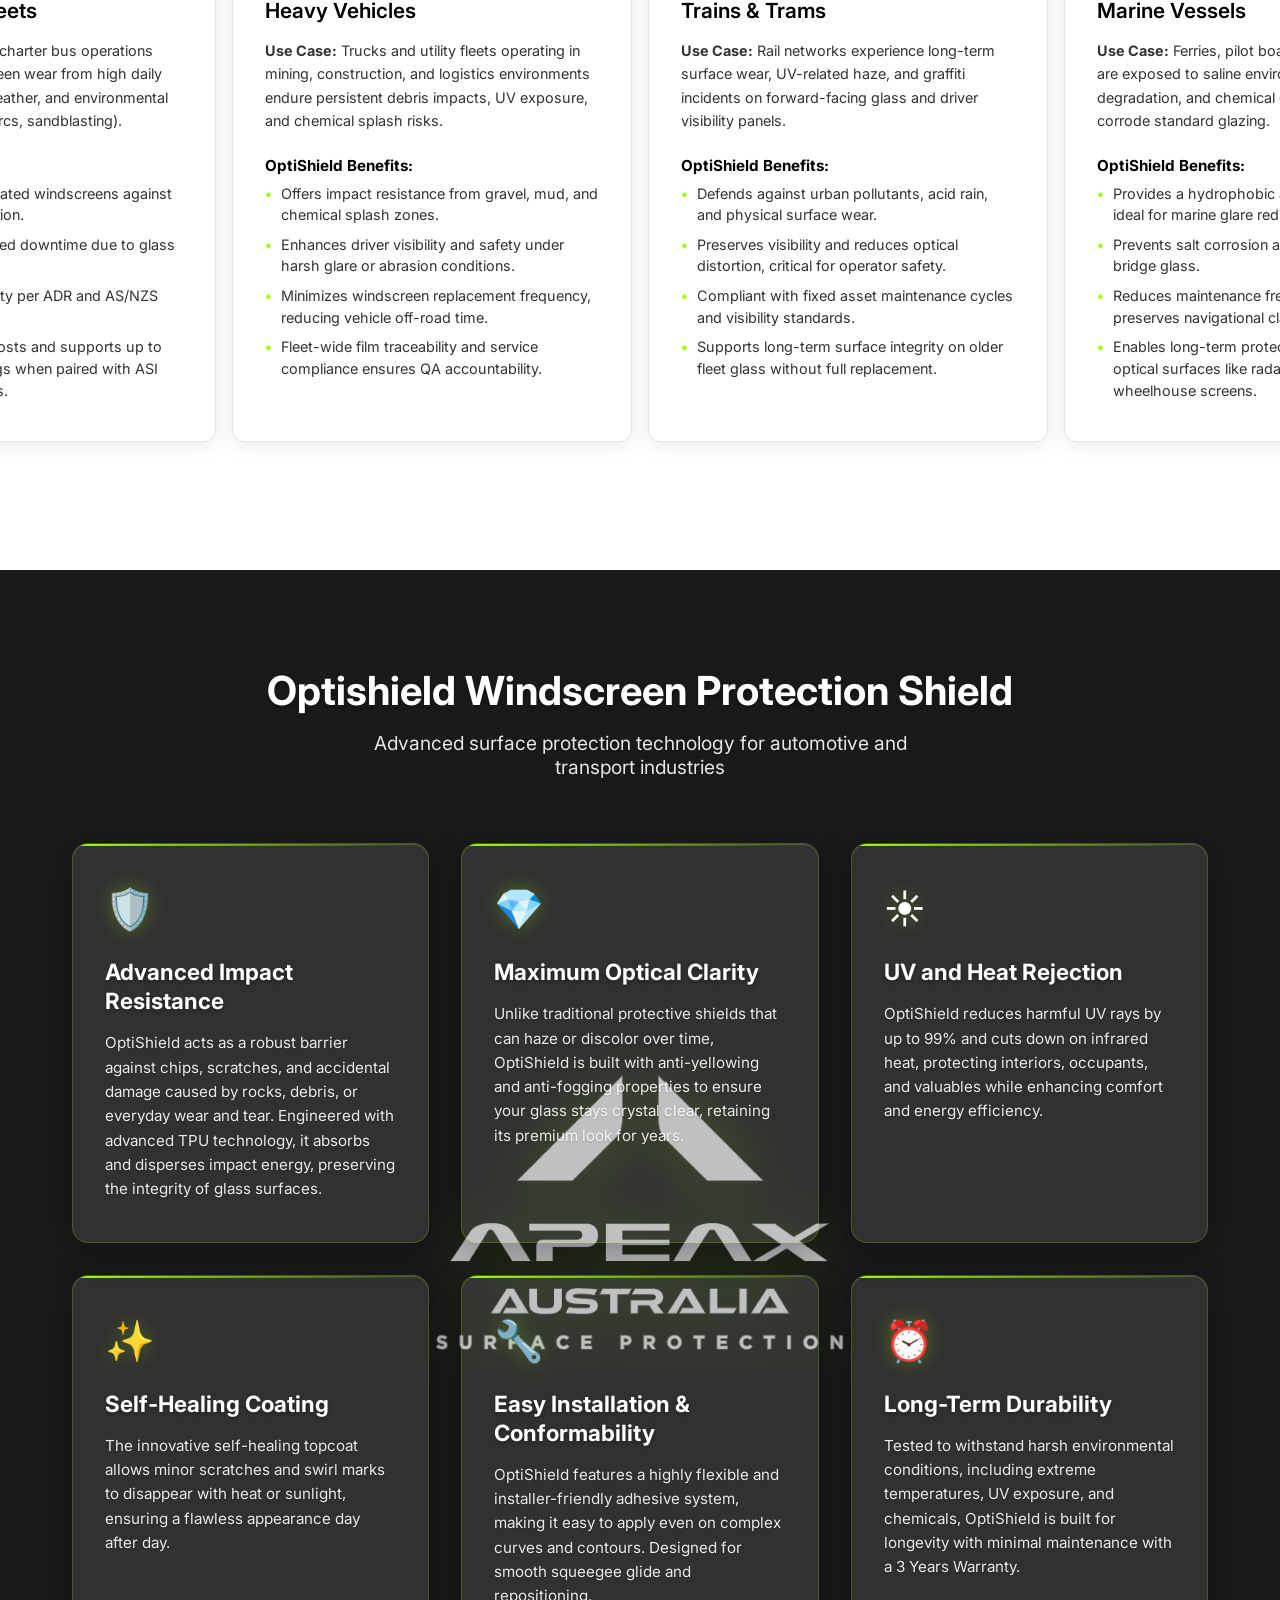
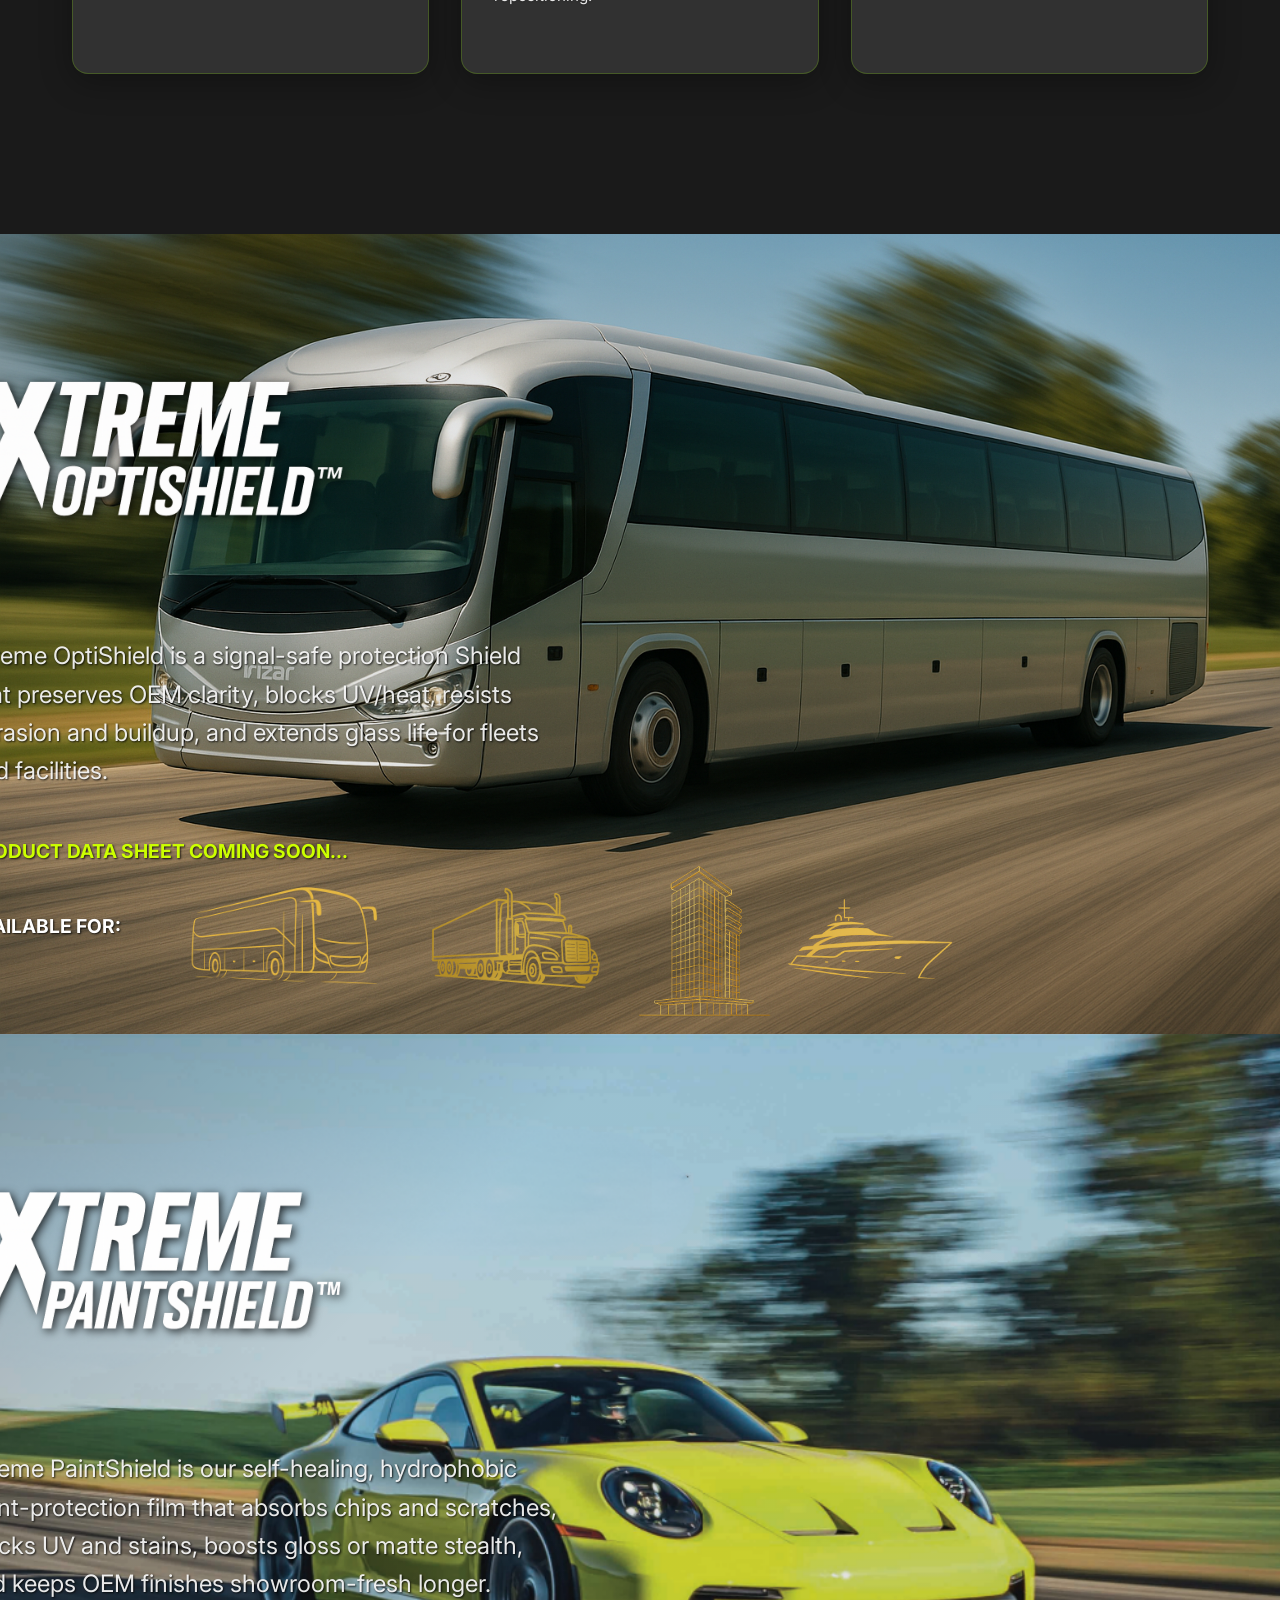
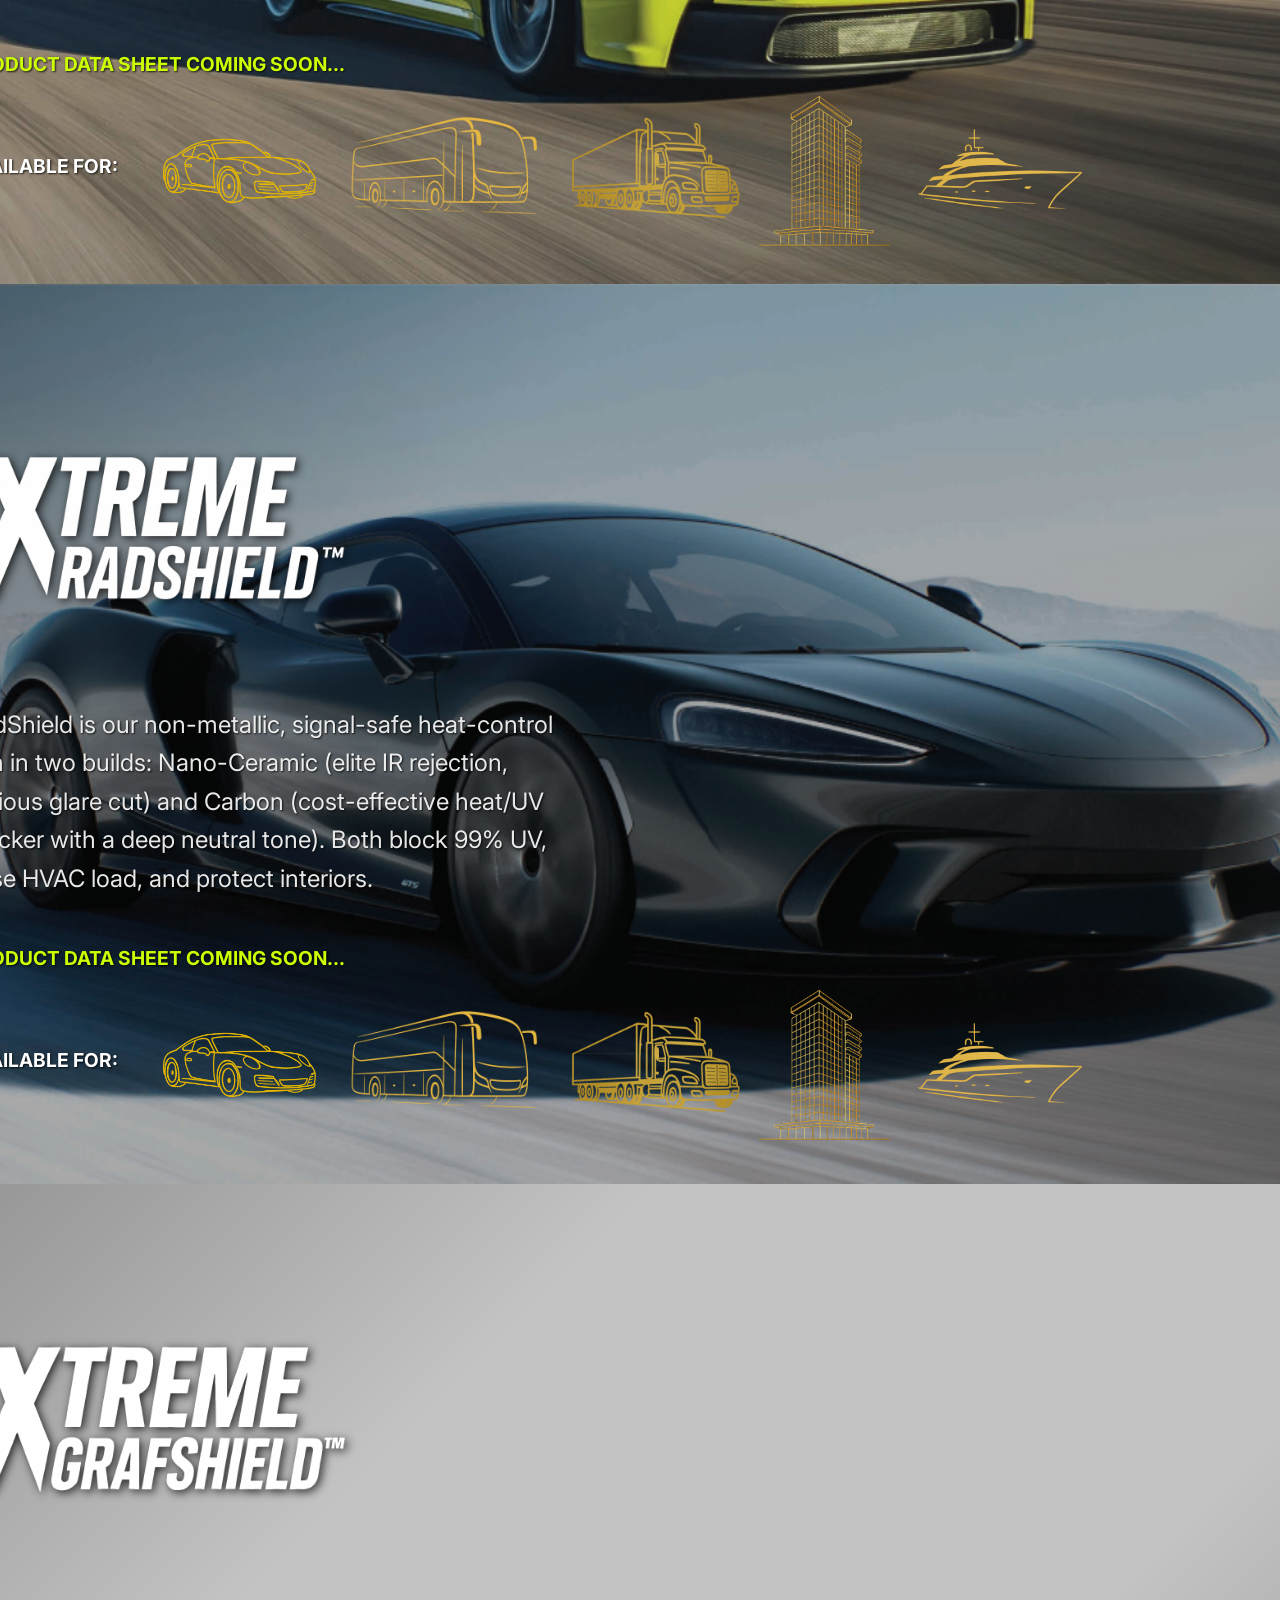
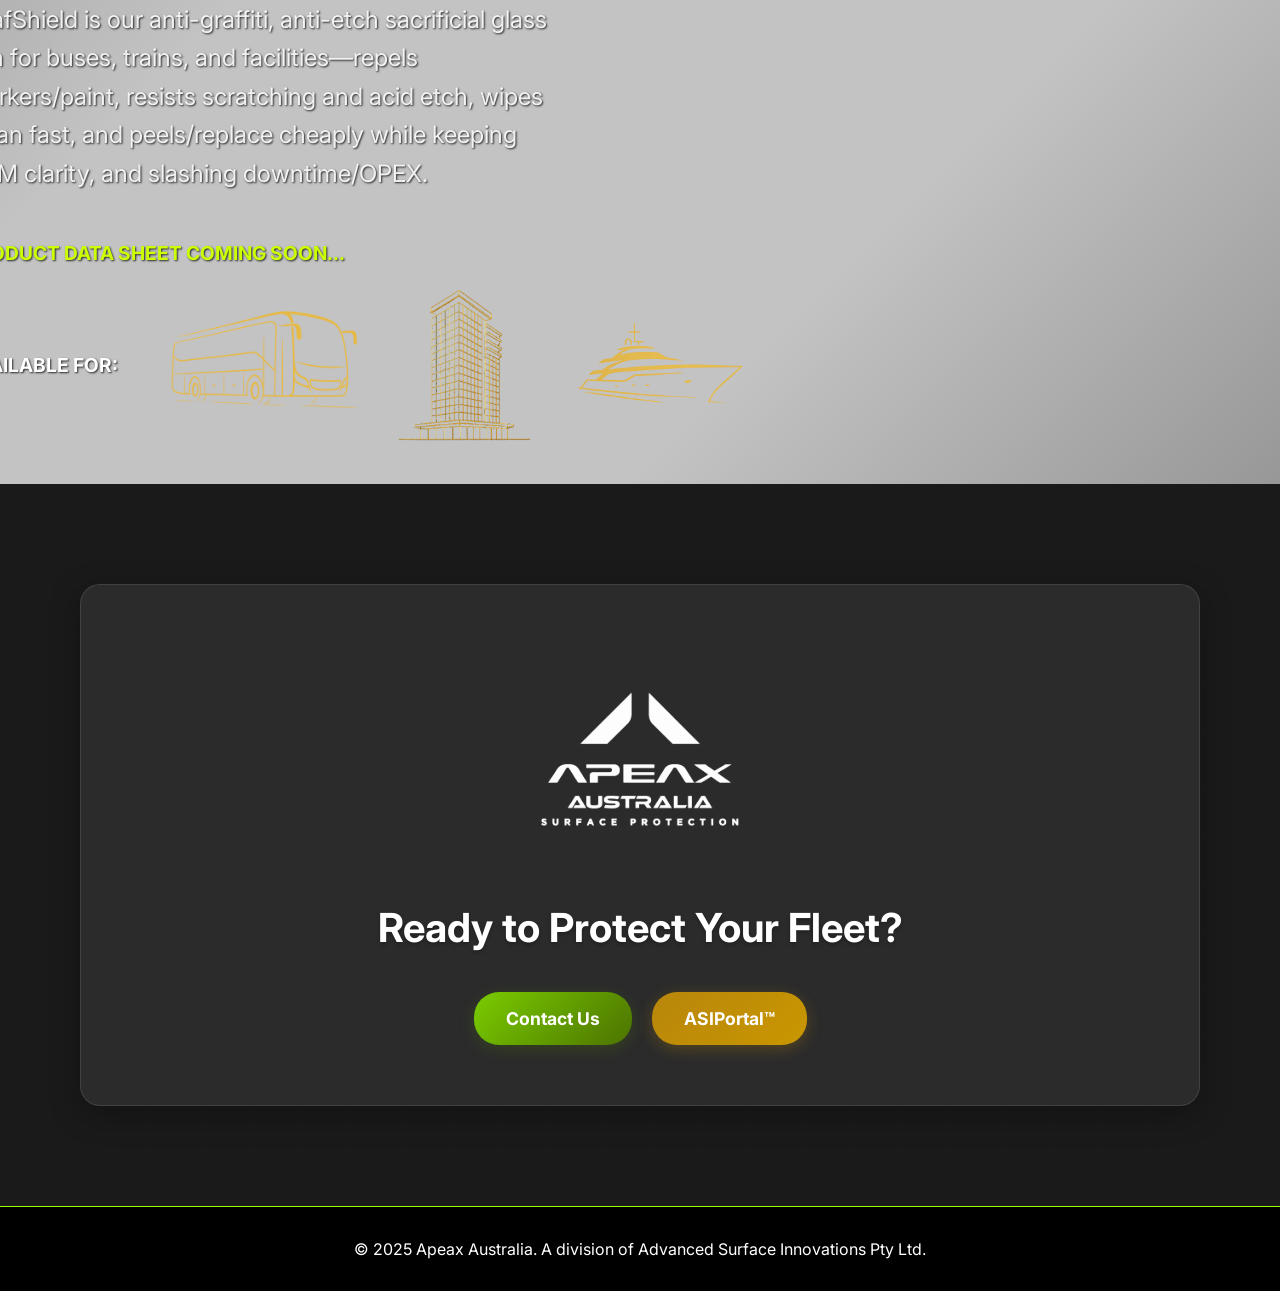
==== commit bd6cd973: "chore: update copyright year from 2024 to 2025 across all pages Co-Authored-By: Claude Opus 4.6 (1M " ====
--- a/public/apeax/index.html
+++ b/public/apeax/index.html
@@ -1,9 +1,18 @@
 <!DOCTYPE html>
-<html lang="en">
+<html lang="en-AU">
 <head>
     <meta charset="UTF-8">
     <meta name="viewport" content="width=device-width, initial-scale=1.0">
-    <title>Apeax Australia - Coming Soon</title>
+    <title>APEAX Australia — Advanced Surface Protection Films | ASI Australia</title>
+    <meta name="description" content="APEAX Australia — advanced surface protection films including OptiShield, RadShield, PaintShield, GrafShield and ClearShield. A division of ASI Australia.">
+    <meta property="og:type" content="website">
+    <meta property="og:site_name" content="ASI Australia">
+    <meta property="og:title" content="APEAX Australia — Advanced Surface Protection Films | ASI Australia">
+    <meta property="og:description" content="APEAX Australia — advanced surface protection films including OptiShield, RadShield, PaintShield, GrafShield and ClearShield. A division of ASI Australia.">
+    <meta property="og:url" content="https://asi-australia.com.au/apeax/">
+    <meta property="og:image" content="https://asi-australia.com.au/images/asi-logo.png">
+    <meta name="twitter:card" content="summary_large_image">
+    <link rel="canonical" href="https://asi-australia.com.au/apeax/">
     <link rel="stylesheet" href="styles/apeax.css">
     <link href="https://fonts.googleapis.com/css2?family=Inter:wght@300;400;500;600;700&display=swap" rel="stylesheet">
 </head>
@@ -419,7 +428,7 @@
 
     <!-- Footer -->
     <footer class="apeax-footer">
-        <p>&copy; 2024 Apeax Australia. A division of Advanced Surface Innovations Pty Ltd.</p>
+        <p>&copy; 2025 Apeax Australia. A division of Advanced Surface Innovations Pty Ltd.</p>
     </footer>
 
     <script src="scripts/apeax.js"></script>
